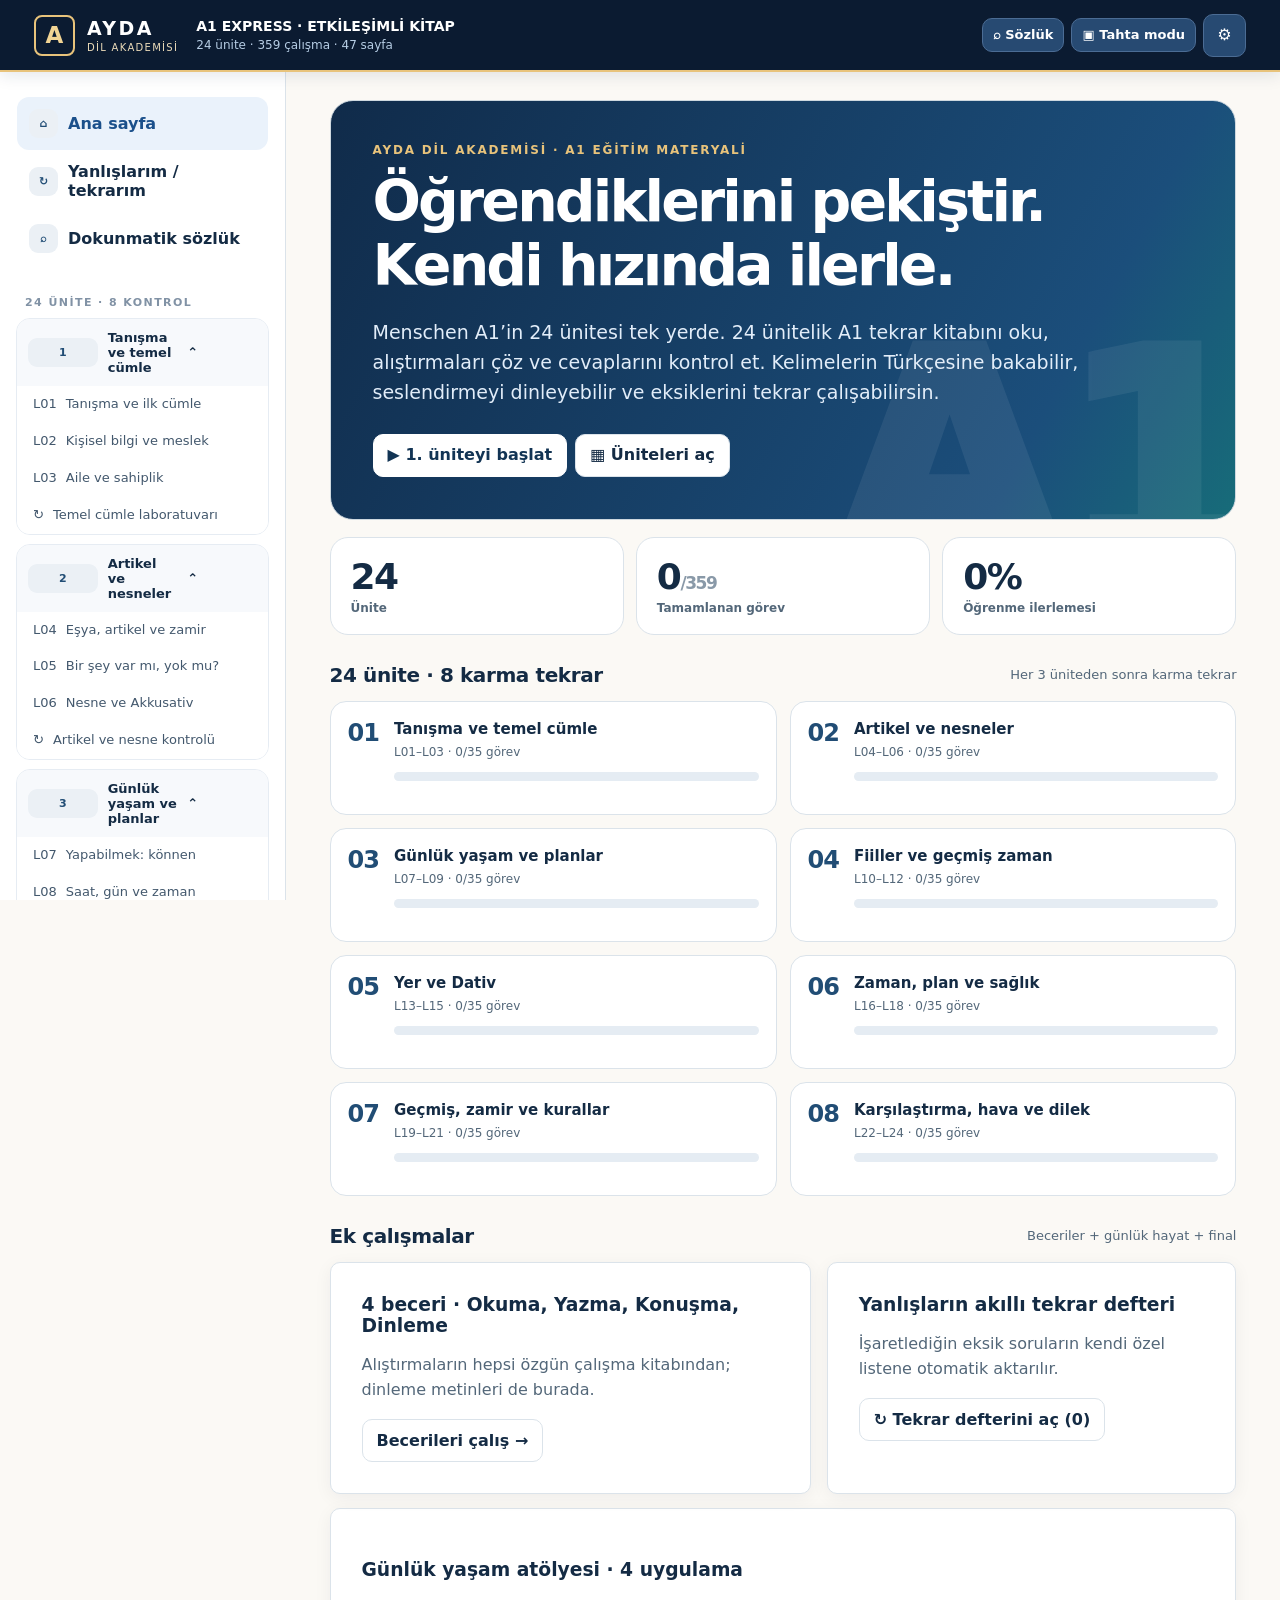
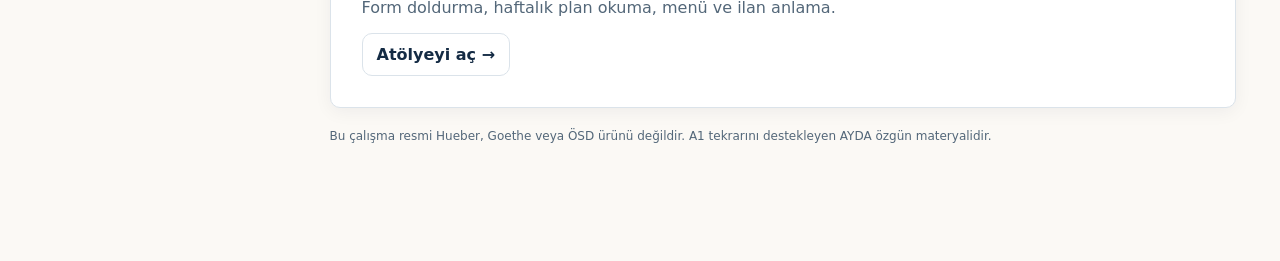
==== express/index.html @ 6899a64b "feat: publish AYDA A1 Express interactive workbook as isolated subpage" ====
<!doctype html>
<html lang="tr"><head><meta charset="utf-8"><meta name="viewport" content="width=device-width,initial-scale=1,viewport-fit=cover"><meta name="theme-color" content="#0b1b31"><meta name="description" content="AYDA Dil Akademisi · Menschen A1 için 24 ünite ve 359 özgün uygulama."><title>AYDA A1 EXPRESS | Etkileşimli Çalışma Kitabı</title><link rel="manifest" href="manifest.webmanifest"><style>
:root{color-scheme:light;--navy:#0b1b31;--navy2:#102541;--blue:#214d75;--ink:#142b44;--muted:#536779;--accent:#19776b;--gold:#e8c37b;--paper:#ffffff;--bg:#fbf9f5;--subtle:#edf5fb;--soft:#f9faf9;--focus:#eaf5f1;--line:#dbe3ea;--bad:#b64942;--good:#117d62;--shadow:0 12px 40px rgba(20,45,74,.065);font-family:ui-sans-serif,system-ui,-apple-system,"Segoe UI",Arial,sans-serif;scroll-behavior:smooth}
*{box-sizing:border-box}body{margin:0;background:var(--bg);color:var(--ink);font-size:16px}button,input,textarea,select{font:inherit}button{cursor:pointer}button:focus-visible,a:focus-visible,input:focus-visible,textarea:focus-visible{outline:3px solid #ffb64b;outline-offset:2px}button:disabled{cursor:not-allowed;opacity:.4}a{color:var(--blue)}.hidden{display:none!important}.sr-only{position:absolute;width:1px;height:1px;overflow:hidden;clip:rect(0,0,0,0)}
.app{min-height:100svh;display:grid;grid-template-columns:286px minmax(0,1fr);grid-template-rows:auto 1fr}.top{grid-column:1/-1;position:sticky;top:0;z-index:40;display:flex;align-items:center;gap:18px;min-height:72px;background:var(--navy);color:#fff;padding:10px clamp(14px,3vw,34px);box-shadow:0 3px 16px #1329461e}.brand{display:flex;align-items:center;gap:12px;flex-shrink:0}.logomark{height:41px;width:41px;border:2px solid #ecd19c;color:#f7da9d;border-radius:12px;display:grid;place-items:center;font-size:23px;font-weight:900}.brand strong{display:block;font-size:19px;letter-spacing:.1em;line-height:1.2}.brand small{display:block;color:#bed1e5;font-size:10px;letter-spacing:.13em;margin-top:2px}.top-center{flex:1;min-width:0}.top-center strong{font-size:14px;display:block;overflow:hidden;text-overflow:ellipsis;white-space:nowrap}.top-center span{font-size:12px;color:#b6cde4}.head-actions{display:flex;align-items:center;gap:7px}.head-actions .btn{background:#274a72;color:#fff;border-color:#4b6c94}.btn{border:1px solid var(--line);background:var(--paper);color:var(--ink);border-radius:12px;padding:10px 14px;font-weight:720;line-height:1.25;display:inline-flex;justify-content:center;align-items:center;gap:7px;min-height:43px;transition:background .15s ease,border .15s ease,transform .15s ease}.btn:hover{border-color:#a0b4cb;background:#f3f8fc}.btn:active{transform:scale(.985)}.btn-primary{color:#fff;background:var(--blue);border-color:var(--blue)}.btn-primary:hover{background:#1a4e87;color:white}.btn-good{color:#fff;background:var(--accent);border-color:var(--accent)}.btn-good:hover{background:#006e65;color:white}.btn-quiet{background:transparent;border-color:transparent}.btn-xs{min-height:34px;padding:7px 10px;font-size:13px;border-radius:10px}.btn-block{width:100%}.btn-icon{width:43px;padding:0}.mobile-only{display:none}
.side{grid-column:1;grid-row:2;position:sticky;top:72px;height:calc(100svh - 72px);overflow:auto;background:white;border-right:1px solid var(--line);padding:20px 13px 100px;scrollbar-width:thin}.side .nav-heading{font-size:11px;color:#8192a5;letter-spacing:.13em;font-weight:850;text-transform:uppercase;margin:21px 12px 8px}.side .nav-top{padding:5px 4px 10px}.side button{width:100%;text-align:left}.nav-main{border:0;background:transparent;border-radius:12px;display:flex;align-items:center;gap:10px;padding:12px 12px;color:var(--ink);font-weight:720}.nav-main:hover,.nav-main.active{background:#eaf2fb;color:#1b508b}.nav-index{background:#ebf0f5;display:grid;place-items:center;min-width:29px;height:29px;border-radius:9px;color:var(--blue);font-size:11px;font-weight:800}.nav-module{margin:9px 3px;border:1px solid #e6ecf3;border-radius:14px;overflow:hidden}.nav-mod-head{background:#f7f9fc;border:0;padding:11px;width:100%;display:flex;gap:10px;align-items:center;color:var(--ink);font-weight:740;font-size:13px}.nav-mod-head span{flex:1}.nav-unit{border:0;background:white;padding:10px 12px 10px 16px;display:flex;align-items:center;gap:9px;font-size:13px;color:#43586d;line-height:1.3}.nav-unit .tick{margin-left:auto;color:var(--good);font-weight:900}.nav-unit.active{color:#174b81;font-weight:780;background:#eff7fe;border-left:3px solid #1d73bc;padding-left:13px}.nav-unit:hover{background:#f3f7fb}.side .mini{font-size:12px;color:#748396;padding:9px 12px;line-height:1.5}.side .spacer{height:24px}
.main{grid-column:2;grid-row:2;min-width:0;padding:28px clamp(17px,3.4vw,58px) 106px}.main-inner{max-width:1060px;margin:auto}.muted{color:var(--muted)}.eyebrow{text-transform:uppercase;letter-spacing:.15em;color:var(--accent);font-size:12px;font-weight:850}.page-heading{display:flex;align-items:end;justify-content:space-between;gap:16px;margin-bottom:21px}.page-heading h1{font-size:clamp(26px,3vw,39px);letter-spacing:-.035em;line-height:1.14;margin:5px 0 7px;font-weight:840}.page-heading p{font-size:16px;margin:0;color:var(--muted);line-height:1.5}.pill{display:inline-block;color:#145e65;background:#dff3ef;padding:6px 11px;border-radius:100px;font-size:12px;font-weight:800}.card{background:var(--paper);border:1px solid var(--line);border-radius:22px;box-shadow:var(--shadow)}.panel{padding:clamp(17px,2.8vw,31px)}.hero{background:linear-gradient(118deg,#102b4a 0%,#1b4e7b 78%,#176c79 100%);border-radius:23px;padding:clamp(25px,4vw,42px);color:white;position:relative;overflow:hidden;box-shadow:var(--shadow)}.hero:after{content:"A1";font-weight:950;position:absolute;font-size:clamp(160px,23vw,290px);right:-22px;bottom:-90px;line-height:1;opacity:.065;pointer-events:none}.hero h1{font-size:clamp(34px,5vw,57px);letter-spacing:-.05em;max-width:680px;line-height:1.12;margin:13px 0}.hero p{font-size:clamp(15px,1.9vw,19px);color:#e2edf9;max-width:650px;line-height:1.6;margin-bottom:26px}.hero .btn{position:relative;z-index:1}.hero .btn-primary{background:#fff;border-color:#fff;color:#123454}.hero .btn-primary:hover{color:#123454;background:#e6f6ff}.kpis{display:grid;grid-template-columns:repeat(3,minmax(0,1fr));gap:12px;margin-top:17px}.kpi{background:white;border:1px solid var(--line);border-radius:18px;padding:18px 20px}.kpi b{display:block;font-size:clamp(25px,3vw,36px);letter-spacing:-.04em}.kpi span{color:var(--muted);font-size:12px;font-weight:600}.grid-two{display:grid;grid-template-columns:1.08fr .92fr;gap:16px}.section-head{display:flex;align-items:center;justify-content:space-between;gap:12px;margin:28px 0 14px}.section-head h2{font-size:20px;letter-spacing:-.02em;margin:0}.section-head .muted{font-size:13px}.module-grid{display:grid;grid-template-columns:repeat(2,minmax(0,1fr));gap:13px}.module-card{display:flex;gap:15px;padding:17px;border-radius:16px;background:white;border:1px solid var(--line);text-align:left;color:var(--ink);min-height:114px}.module-card:hover{border-color:#a0b6d0;box-shadow:var(--shadow)}.module-num{font-size:24px;color:var(--blue);font-weight:850;letter-spacing:-.04em}.module-card h3{font-size:15px;margin:1px 0 7px}.module-card p{font-size:12px;color:var(--muted);margin:0}.meter{height:9px;background:#e5ecf3;border-radius:30px;overflow:hidden}.meter>span{height:100%;display:block;background:linear-gradient(90deg,#1b988b,#2479a9);border-radius:30px;transition:width .2s}
.mode-tabs{display:flex;gap:6px;padding:5px;border-radius:16px;border:1px solid var(--line);background:#e8eef4;margin:18px 0 22px;width:max-content;max-width:100%;overflow:auto}.mode-tabs button{background:transparent;border:0;border-radius:11px;padding:10px 18px;white-space:nowrap;font-weight:800;color:#5b6e85}.mode-tabs button.active{color:var(--navy);background:white;box-shadow:0 2px 7px #12243a20}.rule-card{border-left:5px solid var(--blue);background:#edf5fc;border-radius:15px;padding:20px 23px;margin-bottom:16px}.rule-card h2{margin:0 0 9px;font-size:15px;letter-spacing:.04em;color:#1d5994}.rule-card p{line-height:1.75;margin:0;font-size:16px}.example-box{display:grid;gap:9px;margin-top:16px}.example{border:1px solid #dfebf4;border-radius:14px;background:white;padding:13px 15px}.example-main{display:flex;gap:8px;align-items:center;justify-content:space-between}.example .german{line-height:1.75;font-weight:670;font-size:17px}.example .tr{color:#51667b;font-size:15px;margin-top:9px;padding-top:9px;border-top:1px dashed #d6e1ed}.word{border:0;background:transparent;padding:1px 0;border-bottom:1px dotted #7aa7cc;color:inherit;cursor:pointer;display:inline;font-weight:inherit;line-height:inherit}.word:hover{color:#0a6099;background:#e4f2fd}.rowbtn{display:flex;flex-wrap:wrap;gap:8px}.section-summary{padding:16px 18px;border:1px solid #ebdfbd;background:#fff9e8;border-radius:15px;color:#695120;line-height:1.65;font-size:15px;margin:14px 0}.studytop{display:flex;align-items:center;justify-content:space-between;gap:13px;margin:0 0 15px}.studytop h2{margin:0;font-size:18px}.study-progress{display:flex;gap:8px;align-items:center;font-size:13px;color:var(--muted)}.circle-counter{color:#1a608d;background:#dcecf9;padding:5px 9px;border-radius:20px;font-weight:800}.question-wrap{padding:clamp(18px,3.2vw,37px);position:relative}.q-label{display:flex;gap:8px;flex-wrap:wrap;align-items:center;font-size:12px;letter-spacing:.06em;font-weight:830;color:var(--accent)}.q-label .num{padding:6px 11px;border-radius:7px;background:#e6f5f1;color:#116e68}.q-label .state{letter-spacing:0;margin-left:auto}.question-text{font-size:clamp(19px,2.3vw,27px);line-height:1.62;font-weight:750;letter-spacing:-.017em;margin:25px 0 23px;overflow-wrap:anywhere}.answer-input{width:100%;border:1.5px solid #b9cada;border-radius:12px;background:#fff;padding:15px 16px;min-height:57px;font-size:17px;line-height:1.5;color:var(--ink);resize:vertical}.answer-input:focus{outline:3px solid #bcdcf8;border-color:#3d84bc}.q-controls{display:flex;flex-wrap:wrap;gap:9px;margin:14px 0}.reveal{padding:18px 20px;border:1px solid #bfe6d7;border-radius:14px;background:#eaf8f1;margin-top:15px;line-height:1.7}.reveal h3{margin:0 0 6px;font-size:13px;color:#11745d;text-transform:uppercase;letter-spacing:.08em}.reveal .solution{font-size:19px;font-weight:820;color:#095c49;overflow-wrap:anywhere}.explain{padding:17px 20px;border:1px solid #d6e6f3;background:#f0f6fd;border-radius:14px;margin-top:13px;line-height:1.7}.explain h3{font-size:13px;color:#245d92;margin:0 0 5px;text-transform:uppercase}.explain p{margin:4px 0;font-size:14px}.feedback{font-size:14px;font-weight:650;margin-top:10px;min-height:22px}.feedback.good{color:var(--good)}.feedback.bad{color:var(--bad)}.pager{display:flex;justify-content:space-between;align-items:center;gap:12px;margin-top:16px}.pager .qpoints{font-weight:700;color:#6a7e91;font-size:14px}.dots{display:flex;gap:7px;flex-wrap:wrap;margin:14px 0 0}.dot{border:1px solid #cbd8e4;background:white;border-radius:50%;width:30px;height:30px;color:#526d84;font-size:12px;font-weight:800;padding:0}.dot.active{color:#fff;background:#25649c;border-color:#25649c}.dot.done{background:#e0f5eb;border-color:#b9dbc7;color:#138363}.dot.retry{background:#fff0ed;border-color:#ead1cb;color:#a64a3e}.allquestions{display:grid;gap:12px}.allquestions .question-wrap{padding:23px}.allquestions .question-text{font-size:18px;margin:13px 0}.allquestions .answer-input{font-size:15px;min-height:47px}.allquestions .q-controls{margin:11px 0}.inline-controls{margin-top:15px;display:flex;justify-content:flex-end;gap:8px;flex-wrap:wrap}.sheet-view{text-align:center}.sheet-view img{display:block;width:min(100%,740px);height:auto;margin:0 auto;border:1px solid #d9e2ed;border-radius:5px;box-shadow:0 14px 36px #14325123;background:white}.sheet-view .sheet-actions{margin-bottom:16px}.sheet-note{text-align:left;max-width:740px;margin:15px auto;color:var(--muted);font-size:14px;line-height:1.6}.mode-mini{font-size:12px;color:var(--muted)}
.practice-list{display:grid;gap:10px}.practice-card{border:1px solid var(--line);background:#fff;border-radius:15px;padding:16px 18px;text-align:left;width:100%;display:flex;justify-content:space-between;align-items:center;gap:8px;color:var(--ink)}.practice-card:hover{border-color:#78a5c6}.practice-card small{color:var(--muted);display:block;margin-top:4px}.stat-box{padding:19px;background:white;border:1px solid var(--line);border-radius:17px}.stat-box h3{margin:0 0 12px;font-size:16px}.stat-box .big{font-size:36px;letter-spacing:-.05em;font-weight:880;color:var(--navy)}.footer-actions{position:fixed;bottom:0;right:0;left:286px;background:rgba(250,252,255,.96);border-top:1px solid var(--line);display:flex;align-items:center;justify-content:space-between;gap:10px;padding:12px clamp(14px,3.4vw,50px) max(12px,env(safe-area-inset-bottom));z-index:30;backdrop-filter:blur(12px)}.footer-actions .foot-mid{display:flex;align-items:center;gap:10px;font-size:13px;color:var(--muted);font-weight:700}.mobile-dock{display:none}
.overlay{position:fixed;inset:0;background:#0d203a9c;z-index:80;display:flex;align-items:center;justify-content:center;padding:20px}.dialog{background:white;border-radius:22px;padding:26px;max-width:530px;width:100%;box-shadow:0 22px 90px #0003;max-height:min(85svh,820px);overflow:auto}.dialog h2{margin-top:0;font-size:23px}.dialog p{line-height:1.7;color:#536980}.dialog-close{float:right}.dictionary-word{font-size:29px;font-weight:850;letter-spacing:-.04em;margin:9px 0 0}.dictionary-definition{font-size:21px;color:#0b7771;font-weight:730;margin:5px 0 18px}.dict-search{width:100%;padding:13px;border:1px solid var(--line);border-radius:13px}.dict-result-list{display:grid;gap:6px;max-height:280px;overflow:auto;margin:14px 0}.dict-result{padding:12px;border:1px solid var(--line);border-radius:10px;text-align:left;display:flex;justify-content:space-between;gap:8px;align-items:center;background:white}.dict-result span:last-child{color:var(--muted);font-size:14px}.settings-row{padding:14px 0;border-bottom:1px solid var(--subtle);display:flex;gap:12px;justify-content:space-between;align-items:center}.settings-row select{max-width:130px}.settings-row label{font-weight:700}.settings-row small{color:var(--muted);display:block;margin-top:4px}.modal-actions{display:flex;flex-wrap:wrap;gap:8px;margin-top:17px}.toast{position:fixed;z-index:130;bottom:83px;right:22px;padding:13px 17px;background:#142d49;color:white;border-radius:13px;box-shadow:0 6px 30px #0004;font-size:14px;max-width:360px}.teacher{position:fixed;inset:0;background:radial-gradient(circle at 95% 4%,#25629a55,transparent 45%),#071c30;color:white;z-index:95;overflow:auto;padding:clamp(18px,4vw,58px)}.teacher-top{display:flex;align-items:center;justify-content:space-between;gap:10px}.teacher .btn{border-color:#49739a;background:#1b4264;color:#fff}.teacher .btn-primary{background:#e8c17a;color:#0b2b44;border-color:#e8c17a}.teacher-main{max-width:1200px;margin:min(8vh,80px) auto 0}.teacher-main .eyebrow{color:#99dbd5;font-size:16px}.teacher-main h1{font-size:clamp(25px,4vw,54px)}.teacher-question{font-size:clamp(30px,5vw,70px);line-height:1.45;letter-spacing:-.025em;font-weight:800;overflow-wrap:anywhere}.teacher-answer{font-size:clamp(25px,4vw,53px);color:#89edc2;margin:25px 0;font-weight:840}.teacher-hint{font-size:clamp(18px,2.2vw,26px);color:#c7e4f5;line-height:1.7}.teacher-ctrl{display:flex;gap:10px;flex-wrap:wrap;margin-top:50px}.teacher-progress{margin-top:25px;color:#b7cadb}
@media(max-width:1060px){.app{grid-template-columns:240px minmax(0,1fr)}.side{width:240px}.footer-actions{left:240px}.top-center span{display:none}.main{padding:22px 24px 110px}}
@media(max-width:760px){.app{display:block}.top{min-height:65px;padding:8px 13px}.brand{gap:8px}.logomark{width:37px;height:37px;font-size:21px}.brand strong{font-size:17px}.brand small{font-size:8px}.top-center{display:none}.top .head-actions{margin-left:auto}.top .hide-mobile{display:none!important}.mobile-only{display:inline-flex}.side{position:fixed;z-index:75;top:0;left:0;bottom:0;width:min(86vw,352px);height:100dvh;box-shadow:9px 0 25px #0002;transform:translateX(-105%);transition:transform .2s ease;padding-top:20px}.side.open{transform:translateX(0)}.side-backdrop{position:fixed;inset:0;z-index:74;background:#0f22318e}.main{padding:18px 14px 160px}.page-heading{align-items:flex-start}.page-heading h1{font-size:26px}.page-heading p{font-size:14px}.hero{padding:25px 21px}.hero h1{font-size:35px}.hero p{font-size:15px}.kpis{gap:7px}.kpi{padding:15px 10px;border-radius:13px}.kpi b{font-size:26px}.kpi span{font-size:11px}.grid-two,.module-grid{grid-template-columns:1fr}.mode-tabs{width:100%;justify-content:space-between}.mode-tabs button{padding:10px 13px;font-size:13px;flex:1}.question-text{font-size:21px;margin:18px 0}.q-controls>.btn{flex:1 1 calc(50% - 5px);min-width:0;padding:10px 8px;font-size:13px}.btn{font-size:14px}.footer-actions{left:0;bottom:65px;padding:9px 14px 10px}.footer-actions .foot-mid{font-size:12px}.footer-actions .btn{min-height:40px;padding:9px 12px;font-size:12px}.mobile-dock{display:grid;grid-template-columns:repeat(4,1fr);position:fixed;inset:auto 0 0;background:#fff;z-index:48;border-top:1px solid var(--line);padding-bottom:env(safe-area-inset-bottom);box-shadow:0 -7px 30px #132a4212}.mobile-dock button{background:transparent;border:0;padding:9px 4px;color:#536c86;font-size:11px;font-weight:780;display:grid;gap:2px;justify-items:center}.mobile-dock button b{font-size:20px}.mobile-dock button.active{color:#1e659c;background:#f0f7fc}.toast{right:13px;left:13px;max-width:none;bottom:145px}.dialog{padding:23px 19px;max-height:85svh}.overlay{padding:12px}.teacher{padding:21px 17px}.teacher-main{margin-top:12vh}.teacher-question{font-size:clamp(29px,7vw,46px)}.teacher-answer{font-size:clamp(23px,5vw,36px)}}
@media print{.top,.side,.footer-actions,.mobile-dock,.head-actions,.mode-tabs,.q-controls,.dots,.pager,.inline-controls{display:none!important}.app{display:block}.main{padding:0}.main-inner{max-width:none}.card{box-shadow:none;break-inside:avoid}.question-wrap{border:1px solid #ddd}.hero{color:white;-webkit-print-color-adjust:exact;print-color-adjust:exact}body{background:white}}
@media(prefers-reduced-motion:reduce){*{scroll-behavior:auto!important;transition:none!important}}

/* AYDA 2026 eğitim yayını · mevcut A1 sitesiyle uyumlu sakin tema */
:root{--shadow:0 4px 18px #0b1b310e}body{background:#fbf9f5}.top{background:#0b1b31;border-bottom:2px solid #e8c37b}.brand .logomark{border-color:#e8c37b;color:#f1d494;border-radius:8px}.brand strong{letter-spacing:.13em}.brand small{color:#ebdbb9}.btn,.card{border-radius:10px}.hero{box-shadow:none;border:1px solid #ced8df}.hero .eyebrow{color:#e8c37b!important}.hero p{max-width:65ch}.option-grid{display:grid;gap:10px;grid-template-columns:repeat(2,minmax(0,1fr));margin:13px 0 19px}.answer-choice{display:flex;align-items:center;text-align:left;gap:12px;min-height:59px;padding:12px;border:1px solid #b9cad5;border-radius:9px;background:#fff;color:#142b44}.answer-choice b{display:grid;place-items:center;min-width:29px;height:29px;background:#edf5fb;border-radius:6px}.answer-choice span{line-height:1.4}.answer-choice.selected{background:#eaf5f1;border:2px solid #19776b;padding:11px}.answer-choice.selected b{background:#19776b;color:#fff}.answer-choice:hover{border-color:#214d75}.answer-choice:focus-visible{outline:3px solid #e8c37b}.teacher .answer-choice{font-size:1.1rem}@media(max-width:520px){.option-grid{grid-template-columns:1fr}.top-center span{font-size:10px}.brand strong{font-size:16px}}@media(prefers-reduced-motion:reduce){*,*::before,*::after{transition:none!important;scroll-behavior:auto!important}}
</style></head><body>
<div class="app"><header class="top"><div class="brand" aria-label="AYDA Dil Akademisi"><div class="logomark">A</div><div><strong>AYDA</strong><small>DİL AKADEMİSİ</small></div></div><div class="top-center"><strong>A1 EXPRESS · ETKİLEŞİMLİ KİTAP</strong><span>24 ünite · 359 çalışma · 47 sayfa</span></div><div class="head-actions"><button class="btn btn-xs hide-mobile" data-action="dictionary">⌕ Sözlük</button><button class="btn btn-xs hide-mobile" data-action="teacher">▣ Tahta modu</button><button class="btn btn-icon" data-action="settings" title="Ayarlar" aria-label="Ayarlar">⚙</button><button class="btn btn-icon mobile-only" data-action="sidebar" title="Üniteler" aria-label="Üniteler">☰</button></div></header><aside class="side" id="sidebar" aria-label="Ünite navigasyonu"></aside><div class="side-backdrop hidden" id="backdrop"></div><main class="main"><div class="main-inner" id="content" aria-live="polite"></div></main><div class="footer-actions hidden" id="footer-actions"></div><nav class="mobile-dock" aria-label="Alt menü"><button data-action="home" data-nav="home"><b>⌂</b>Başlangıç</button><button data-action="sidebar"><b>▦</b>Üniteler</button><button data-action="retries" data-nav="retry"><b>↻</b>Tekrarım</button><button data-action="teacher"><b>▣</b>Tahta</button></nav></div>
<div id="modal-layer"></div><div class="toast hidden" id="toast" role="status" aria-live="polite"></div>
<script>const BOOK={"version":"2026.10.17","title":"AYDA A1 EXPRESS — Etkileşimli Çalışma Kitabı","lessons":[{"id":"L01","type":"lesson","title":"Tanışma ve ilk cümle","goal":"Kendini tanıt, temel soruyu kur.","rule":"Düz cümlede çekimli fiil ikinci konumdadır. W-sorusunda soru sözcüğü başta, fiil hemen ardından gelir. Evet/hayır sorusunda fiil en baştadır.","examples":[{"de":"Ich heiße Elif.","tr":"Adım Elif."},{"de":"Woher kommst du?","tr":"Nerelisin?"},{"de":"Wohnst du in Bonn?","tr":"Bonn’da mı oturuyorsun?"}],"tip":"İlk cümlede fiili mutlaka bul; özne değişince çekim de değişir.","questions":[{"id":"L01-1","q":"Ich ___ Emre. (sein)","a":"bin","group":"A","groupTitle":"TAMAMLA","kind":"strict"},{"id":"L01-2","q":"Wie ___ Sie? (heißen)","a":"heißen","group":"A","groupTitle":"TAMAMLA","kind":"strict"},{"id":"L01-3","q":"Woher ___ du? (kommen)","a":"kommst","group":"A","groupTitle":"TAMAMLA","kind":"strict"},{"id":"L01-4","q":"Sırala: wohnt / Lea / in Berlin","a":"Lea wohnt in Berlin.","group":"B","groupTitle":"DÜZELT / SIRALA","kind":"model"},{"id":"L01-5","q":"Soru kur: du / Deutsch / lernst","a":"Lernst du Deutsch?","group":"B","groupTitle":"DÜZELT / SIRALA","kind":"model"},{"id":"L01-6","q":"“Ben Ankara’dan geliyorum.”","a":"Ich komme aus Ankara.","group":"C","groupTitle":"TÜRKÇEDEN ALMANCAYA","kind":"model"},{"id":"L01-7","q":"“Adınız nedir?” (resmî)","a":"Wie heißen Sie?","group":"C","groupTitle":"TÜRKÇEDEN ALMANCAYA","kind":"model"},{"id":"L01-8","q":"“Wie geht es dir?” sorusuna kısa cevap yaz.","a":"Mir geht es gut, danke.","group":"D","groupTitle":"MİNİ İLETİŞİM","kind":"model"},{"id":"L01-9","q":"Hızlı seçim · Doğru ifadeyi işaretle.","a":"A","group":"E","groupTitle":"HIZLI SEÇİM","kind":"choice","options":["Wie heißt du?","Wie heißen du?"]}],"page":44,"module":1},{"id":"L02","type":"lesson","title":"Kişisel bilgi ve meslek","goal":"Düzenli fiilleri kişiyle eşleştir.","rule":"Düzenli fiiller genellikle -e, -st, -t, -en, -t, -en ekleriyle çekilir. Bir eylemi olumsuzlamak için sıklıkla nicht kullanılır.","examples":[{"de":"Ich arbeite heute.","tr":"Bugün çalışıyorum."},{"de":"Du wohnst hier.","tr":"Burada oturuyorsun."},{"de":"Sie arbeitet nicht.","tr":"O çalışmıyor."}],"tip":"Ich, du, er/sie/es değiştikçe fiil sonunu kontrol et.","questions":[{"id":"L02-1","q":"Wir ___ in Köln. (wohnen)","a":"wohnen","group":"A","groupTitle":"TAMAMLA","kind":"strict"},{"id":"L02-2","q":"Ihr ___ Deutsch. (lernen)","a":"lernt","group":"A","groupTitle":"TAMAMLA","kind":"strict"},{"id":"L02-3","q":"Er ___ im Krankenhaus. (arbeiten)","a":"arbeitet","group":"A","groupTitle":"TAMAMLA","kind":"strict"},{"id":"L02-4","q":"Sırala: heute / nicht / ich / arbeite","a":"Ich arbeite heute nicht.","group":"B","groupTitle":"DÜZELT / SIRALA","kind":"model"},{"id":"L02-5","q":"Düzelt: Du wohnen in Wien.","a":"Du wohnst in Wien.","group":"B","groupTitle":"DÜZELT / SIRALA","kind":"model"},{"id":"L02-6","q":"“Biz Almanca öğreniyoruz.”","a":"Wir lernen Deutsch.","group":"C","groupTitle":"TÜRKÇEDEN ALMANCAYA","kind":"model"},{"id":"L02-7","q":"“O (kadın) öğretmen olarak çalışıyor.”","a":"Sie arbeitet als Lehrerin.","group":"C","groupTitle":"TÜRKÇEDEN ALMANCAYA","kind":"model"},{"id":"L02-8","q":"“Was sind Sie von Beruf?” sorusunu örnekle cevapla.","a":"Ich bin Verkäuferin. (örnek)","group":"D","groupTitle":"MİNİ İLETİŞİM","kind":"model"},{"id":"L02-9","q":"Hızlı seçim · Doğru ifadeyi işaretle.","a":"A","group":"E","groupTitle":"HIZLI SEÇİM","kind":"choice","options":["Er arbeitet.","Er arbeiten."]}],"page":3,"module":1},{"id":"L03","type":"lesson","title":"Aile ve sahiplik","goal":"Aile üyelerini ve mein/dein yapılarını söyle.","rule":"mein/dein bir isimle kullanıldığında artikel gibi davranır. Dişil ve çoğul isimlerde yalın hâlde -e eki gelir: meine Mutter, deine Freunde.","examples":[{"de":"Das ist mein Bruder.","tr":"Bu erkek kardeşim."},{"de":"Meine Schwester wohnt hier.","tr":"Kız kardeşim burada yaşıyor."},{"de":"Sprichst du Englisch?","tr":"İngilizce konuşuyor musun?"}],"tip":"Olumsuz soruya karşı çıkarken doch kullanımı önemlidir.","questions":[{"id":"L03-1","q":"Das ist ___ Vater. (mein)","a":"mein","group":"A","groupTitle":"TAMAMLA","kind":"strict"},{"id":"L03-2","q":"___ Eltern wohnen in Ulm. (dein)","a":"Deine","group":"A","groupTitle":"TAMAMLA","kind":"strict"},{"id":"L03-3","q":"Er ___ Französisch. (sprechen)","a":"spricht","group":"A","groupTitle":"TAMAMLA","kind":"strict"},{"id":"L03-4","q":"Düzelt: Meine Bruder ist 20.","a":"Mein Bruder ist 20.","group":"B","groupTitle":"DÜZELT / SIRALA","kind":"model"},{"id":"L03-5","q":"Yanıtla: Hast du keine Geschwister? (var)","a":"Doch, ich habe Geschwister.","group":"B","groupTitle":"DÜZELT / SIRALA","kind":"model"},{"id":"L03-6","q":"“Bu benim annem.”","a":"Das ist meine Mutter.","group":"C","groupTitle":"TÜRKÇEDEN ALMANCAYA","kind":"model"},{"id":"L03-7","q":"“Senin kız kardeşin nerede?”","a":"Wo ist deine Schwester?","group":"C","groupTitle":"TÜRKÇEDEN ALMANCAYA","kind":"model"},{"id":"L03-8","q":"“Hast du Kinder?” sorusuna kısa cevap ver.","a":"Nein, ich habe keine Kinder. (örnek)","group":"D","groupTitle":"MİNİ İLETİŞİM","kind":"model"},{"id":"L03-9","q":"Hızlı seçim · Doğru ifadeyi işaretle.","a":"A","group":"E","groupTitle":"HIZLI SEÇİM","kind":"choice","options":["meine Eltern","mein Eltern"]}],"page":4,"module":1},{"id":"L04","type":"lesson","title":"Eşya, artikel ve zamir","goal":"Nesneleri artikeliyle tanı ve tekrar etme.","rule":"İsimlerin artikeli der/die/das olabilir. İkinci kez aynı ismi söylemek yerine der→er, die→sie, das→es zamirini kullan.","examples":[{"de":"Der Stuhl ist neu. Er ist bequem.","tr":"Sandalye yeni. O rahat."},{"de":"Die Lampe ist alt. Sie ist schön.","tr":"Lamba eski. O güzel."},{"de":"Das Handy ist teuer. Es ist klein.","tr":"Telefon pahalı. O küçük."}],"tip":"İsimleri mümkün olduğunca artikeliyle birlikte öğren.","questions":[{"id":"L04-1","q":"___ Schrank ist groß. (der/die/das)","a":"Der","group":"A","groupTitle":"TAMAMLA","kind":"strict"},{"id":"L04-2","q":"Die Tasche ist rot. ___ ist neu.","a":"Sie","group":"A","groupTitle":"TAMAMLA","kind":"strict"},{"id":"L04-3","q":"Das Fahrrad ist billig. ___ ist blau.","a":"Es","group":"A","groupTitle":"TAMAMLA","kind":"strict"},{"id":"L04-4","q":"Düzelt: Der Tisch ist rund. Sie ist schön.","a":"Der Tisch ist rund. Er ist schön.","group":"B","groupTitle":"DÜZELT / SIRALA","kind":"model"},{"id":"L04-5","q":"Sırala: ist / das / ein / Sofa","a":"Das ist ein Sofa.","group":"B","groupTitle":"DÜZELT / SIRALA","kind":"model"},{"id":"L04-6","q":"“Bu masa pahalı.”","a":"Dieser Tisch ist teuer.","group":"C","groupTitle":"TÜRKÇEDEN ALMANCAYA","kind":"model"},{"id":"L04-7","q":"“Lamba güzel. O (lamba) yeni.”","a":"Die Lampe ist schön. Sie ist neu.","group":"C","groupTitle":"TÜRKÇEDEN ALMANCAYA","kind":"model"},{"id":"L04-8","q":"“Wie findest du den Stuhl?” sorusunu basitçe yanıtla.","a":"Ich finde ihn gut. (örnek)","group":"D","groupTitle":"MİNİ İLETİŞİM","kind":"model"},{"id":"L04-9","q":"Hızlı seçim · Doğru ifadeyi işaretle.","a":"A","group":"E","groupTitle":"HIZLI SEÇİM","kind":"choice","options":["der Tisch → er","der Tisch → es"]}],"page":6,"module":2},{"id":"L05","type":"lesson","title":"Bir şey var mı, yok mu?","goal":"ein/eine ve kein/keine ayrımını uygula.","rule":"Belirsiz tanımda der/das→ein, die→eine. İsim yokluğunu anlatırken kein/keine kullan; eşyada kein, fiil/özellik olumsuzlamasında çoğu kez nicht.","examples":[{"de":"Das ist ein Hotel.","tr":"Bu bir otel."},{"de":"Ich habe eine Uhr.","tr":"Bir saatim var."},{"de":"Das ist kein Problem.","tr":"Bu sorun değil."}],"tip":"kein/keine seçimini ismin artikeline göre yap.","questions":[{"id":"L05-1","q":"Das ist ___ Handy. (ein/eine)","a":"ein","group":"A","groupTitle":"TAMAMLA","kind":"strict"},{"id":"L05-2","q":"Das ist ___ Küche. (ein/eine)","a":"eine","group":"A","groupTitle":"TAMAMLA","kind":"strict"},{"id":"L05-3","q":"Das ist ___ Schule. (kein/keine)","a":"keine","group":"A","groupTitle":"TAMAMLA","kind":"strict"},{"id":"L05-4","q":"Düzelt: Ich habe eine Auto.","a":"Ich habe ein Auto.","group":"B","groupTitle":"DÜZELT / SIRALA","kind":"model"},{"id":"L05-5","q":"Olumsuz yap: Das ist ein Computer.","a":"Das ist kein Computer.","group":"B","groupTitle":"DÜZELT / SIRALA","kind":"model"},{"id":"L05-6","q":"“Bu bir sandalye.”","a":"Das ist ein Stuhl.","group":"C","groupTitle":"TÜRKÇEDEN ALMANCAYA","kind":"model"},{"id":"L05-7","q":"“Bu bir çanta değil.”","a":"Das ist keine Tasche.","group":"C","groupTitle":"TÜRKÇEDEN ALMANCAYA","kind":"model"},{"id":"L05-8","q":"“Hast du ein Fahrrad?” sorusuna hayır de.","a":"Nein, ich habe kein Fahrrad.","group":"D","groupTitle":"MİNİ İLETİŞİM","kind":"model"},{"id":"L05-9","q":"Hızlı seçim · Doğru ifadeyi işaretle.","a":"A","group":"E","groupTitle":"HIZLI SEÇİM","kind":"choice","options":["kein Auto","keine Auto"]}],"page":7,"module":2},{"id":"L06","type":"lesson","title":"Nesne ve Akkusativ","goal":"Kimi/neyi gördüğünü doğru söyle.","rule":"Akkusativ’de belirli değişim eril isimdedir: der→den, ein→einen, kein→keinen. die ve das bu yapıda değişmez.","examples":[{"de":"Ich kaufe den Mantel.","tr":"Montu alıyorum."},{"de":"Sie hat einen Hund.","tr":"Bir köpeği var."},{"de":"Wir brauchen keine Lampe.","tr":"Lambaya ihtiyacımız yok."}],"tip":"Akkusativ’de öncelikle eril (der) isme dikkat et.","questions":[{"id":"L06-1","q":"Ich sehe ___ Mann. (der)","a":"den","group":"A","groupTitle":"TAMAMLA","kind":"strict"},{"id":"L06-2","q":"Er sucht ___ Schlüssel. (ein)","a":"einen","group":"A","groupTitle":"TAMAMLA","kind":"strict"},{"id":"L06-3","q":"Wir haben ___ Zeit. (kein)","a":"keine","group":"A","groupTitle":"TAMAMLA","kind":"strict"},{"id":"L06-4","q":"Düzelt: Ich kaufe ein Apfel.","a":"Ich kaufe einen Apfel.","group":"B","groupTitle":"DÜZELT / SIRALA","kind":"model"},{"id":"L06-5","q":"Sırala: einen / du / brauchst / Stift","a":"Du brauchst einen Stift.","group":"B","groupTitle":"DÜZELT / SIRALA","kind":"model"},{"id":"L06-6","q":"“Ben bir köpek görüyorum.”","a":"Ich sehe einen Hund.","group":"C","groupTitle":"TÜRKÇEDEN ALMANCAYA","kind":"model"},{"id":"L06-7","q":"“Bizim arabamız yok.”","a":"Wir haben kein Auto.","group":"C","groupTitle":"TÜRKÇEDEN ALMANCAYA","kind":"model"},{"id":"L06-8","q":"“Was kaufst du?” sorusuna nesneli cevap ver.","a":"Ich kaufe eine Jacke. (örnek)","group":"D","groupTitle":"MİNİ İLETİŞİM","kind":"model"},{"id":"L06-9","q":"Hızlı seçim · Doğru ifadeyi işaretle.","a":"A","group":"E","groupTitle":"HIZLI SEÇİM","kind":"choice","options":["einen Apfel","ein Apfel"]}],"page":8,"module":2},{"id":"L07","type":"lesson","title":"Yapabilmek: können","goal":"Modal fiilli cümle kur.","rule":"Modal fiil ikinci yerde çekilir; diğer fiil mastar biçiminde en sona gider: Ich kann ... sprechen. Soru: Kannst du ...?","examples":[{"de":"Ich kann gut schwimmen.","tr":"İyi yüzebilirim."},{"de":"Wir können am Samstag kommen.","tr":"Cumartesi gelebiliriz."},{"de":"Kannst du mir helfen?","tr":"Bana yardım edebilir misin?"}],"tip":"Modal varsa ikinci fiilin çekimini kaldır ve sona gönder.","questions":[{"id":"L07-1","q":"Ich ___ Auto fahren. (können)","a":"kann","group":"A","groupTitle":"TAMAMLA","kind":"strict"},{"id":"L07-2","q":"Du ___ sehr gut singen. (können)","a":"kannst","group":"A","groupTitle":"TAMAMLA","kind":"strict"},{"id":"L07-3","q":"Wir ___ nicht kommen. (können)","a":"können","group":"A","groupTitle":"TAMAMLA","kind":"strict"},{"id":"L07-4","q":"Düzelt: Ich kann spiele Fußball.","a":"Ich kann Fußball spielen.","group":"B","groupTitle":"DÜZELT / SIRALA","kind":"model"},{"id":"L07-5","q":"Sırala: heute / kannst / kommen / du","a":"Du kannst heute kommen.","group":"B","groupTitle":"DÜZELT / SIRALA","kind":"model"},{"id":"L07-6","q":"“O (kadın) Almanca konuşabilir.”","a":"Sie kann Deutsch sprechen.","group":"C","groupTitle":"TÜRKÇEDEN ALMANCAYA","kind":"model"},{"id":"L07-7","q":"“Bana yardım edebilir misiniz?”","a":"Können Sie mir helfen?","group":"C","groupTitle":"TÜRKÇEDEN ALMANCAYA","kind":"model"},{"id":"L07-8","q":"“Kannst du kochen?” sorusunu cevapla.","a":"Ja, ich kann kochen. (örnek)","group":"D","groupTitle":"MİNİ İLETİŞİM","kind":"model"},{"id":"L07-9","q":"Hızlı seçim · Doğru ifadeyi işaretle.","a":"A","group":"E","groupTitle":"HIZLI SEÇİM","kind":"choice","options":["Ich kann lesen.","Ich kann lese."]}],"page":10,"module":3},{"id":"L08","type":"lesson","title":"Saat, gün ve zaman","goal":"Zamanı söyle ve fiil konumunu koru.","rule":"Günlerde am, saatlerde um, ay/mevsimlerde im kullanılır. Zamanla başlayan düz cümlede fiil yine ikinci konumdadır.","examples":[{"de":"Am Freitag arbeite ich.","tr":"Cuma günü çalışıyorum."},{"de":"Der Kurs beginnt um acht Uhr.","tr":"Kurs saat sekizde başlıyor."},{"de":"Im Sommer fahren wir weg.","tr":"Yazın tatile gidiyoruz."}],"tip":"Zamanı başa getirmek, fiilin ikinci olma kuralını bozmaz.","questions":[{"id":"L08-1","q":"Ich komme ___ Montag.","a":"am","group":"A","groupTitle":"TAMAMLA","kind":"strict"},{"id":"L08-2","q":"Der Film beginnt ___ 19 Uhr.","a":"um","group":"A","groupTitle":"TAMAMLA","kind":"strict"},{"id":"L08-3","q":"___ Winter ist es kalt.","a":"Im","group":"A","groupTitle":"TAMAMLA","kind":"strict"},{"id":"L08-4","q":"Düzelt: Morgen ich habe Zeit.","a":"Morgen habe ich Zeit.","group":"B","groupTitle":"DÜZELT / SIRALA","kind":"model"},{"id":"L08-5","q":"Sırala: um 9 Uhr / beginnt / der Kurs","a":"Der Kurs beginnt um 9 Uhr.","group":"B","groupTitle":"DÜZELT / SIRALA","kind":"model"},{"id":"L08-6","q":"“Pazar günü boşum.”","a":"Am Sonntag habe ich frei.","group":"C","groupTitle":"TÜRKÇEDEN ALMANCAYA","kind":"model"},{"id":"L08-7","q":"“Saat 18.00’de geliyoruz.”","a":"Wir kommen um 18 Uhr.","group":"C","groupTitle":"TÜRKÇEDEN ALMANCAYA","kind":"model"},{"id":"L08-8","q":"“Wann beginnt dein Kurs?” sorusuna cevap ver.","a":"Mein Kurs beginnt um 20 Uhr. (örnek)","group":"D","groupTitle":"MİNİ İLETİŞİM","kind":"model"},{"id":"L08-9","q":"Hızlı seçim · Doğru ifadeyi işaretle.","a":"A","group":"E","groupTitle":"HIZLI SEÇİM","kind":"choice","options":["am Montag","um Montag"]}],"page":11,"module":3},{"id":"L09","type":"lesson","title":"Yemek, içmek, istemek","goal":"möchten ile kibar istekte bulun.","rule":"möchten istek bildirir; başka fiil varsa o fiil en sonda mastar kalır. mögen sevme/beğenme anlamıyla kullanılır.","examples":[{"de":"Ich möchte einen Tee trinken.","tr":"Bir çay içmek istiyorum."},{"de":"Magst du Gemüse?","tr":"Sebze sever misin?"},{"de":"Wir möchten heute Pizza essen.","tr":"Bugün pizza yemek istiyoruz."}],"tip":"möchte ile kullanılan ikinci fiili sona yerleştir.","questions":[{"id":"L09-1","q":"Ich ___ Wasser trinken. (möchten)","a":"möchte","group":"A","groupTitle":"TAMAMLA","kind":"strict"},{"id":"L09-2","q":"___ du gern Kaffee? (mögen)","a":"Magst","group":"A","groupTitle":"TAMAMLA","kind":"strict"},{"id":"L09-3","q":"Wir ___ ein Eis kaufen. (möchten)","a":"möchten","group":"A","groupTitle":"TAMAMLA","kind":"strict"},{"id":"L09-4","q":"Düzelt: Er möchte isst Suppe.","a":"Er möchte Suppe essen.","group":"B","groupTitle":"DÜZELT / SIRALA","kind":"model"},{"id":"L09-5","q":"Sırala: möchte / einen Salat / ich / bestellen","a":"Ich möchte einen Salat bestellen.","group":"B","groupTitle":"DÜZELT / SIRALA","kind":"model"},{"id":"L09-6","q":"“Bir su sipariş etmek istiyorum.”","a":"Ich möchte ein Wasser bestellen.","group":"C","groupTitle":"TÜRKÇEDEN ALMANCAYA","kind":"model"},{"id":"L09-7","q":"“Peynir sever misin?”","a":"Magst du Käse?","group":"C","groupTitle":"TÜRKÇEDEN ALMANCAYA","kind":"model"},{"id":"L09-8","q":"Restoranda kibarca hesabı iste.","a":"Ich möchte bitte bezahlen. (örnek)","group":"D","groupTitle":"MİNİ İLETİŞİM","kind":"model"},{"id":"L09-9","q":"Hızlı seçim · Doğru ifadeyi işaretle.","a":"A","group":"E","groupTitle":"HIZLI SEÇİM","kind":"choice","options":["Ich möchte Tee.","Ich mögen Tee."]}],"page":12,"module":3},{"id":"L10","type":"lesson","title":"Ayrılabilen fiiller","goal":"Fiili iki parçalı kullan.","rule":"aufstehen, anrufen gibi fiillerin ön eki düz cümlede sona gider. Modal fiil varsa ayrılmaz: Ich muss früh aufstehen.","examples":[{"de":"Ich stehe um sechs Uhr auf.","tr":"Saat altıda kalkıyorum."},{"de":"Sie ruft ihre Mutter an.","tr":"O annesini arıyor."},{"de":"Er kauft heute ein.","tr":"O bugün alışveriş yapıyor."}],"tip":"Ayrılan ek, düz cümlenin sonuna gider.","questions":[{"id":"L10-1","q":"Ich ___ jeden Morgen früh ___. (aufstehen)","a":"stehe / auf","group":"A","groupTitle":"TAMAMLA","kind":"strict"},{"id":"L10-2","q":"Du ___ mich morgen ___. (anrufen)","a":"rufst / an","group":"A","groupTitle":"TAMAMLA","kind":"strict"},{"id":"L10-3","q":"Er ___ im Supermarkt ___. (einkaufen)","a":"kauft / ein","group":"A","groupTitle":"TAMAMLA","kind":"strict"},{"id":"L10-4","q":"Düzelt: Wir aufstehen früh.","a":"Wir stehen früh auf.","group":"B","groupTitle":"DÜZELT / SIRALA","kind":"model"},{"id":"L10-5","q":"Sırala: sie / heute / kauft / ein","a":"Sie kauft heute ein.","group":"B","groupTitle":"DÜZELT / SIRALA","kind":"model"},{"id":"L10-6","q":"“Ben akşam annemi arıyorum.”","a":"Ich rufe am Abend meine Mutter an.","group":"C","groupTitle":"TÜRKÇEDEN ALMANCAYA","kind":"model"},{"id":"L10-7","q":"“O sabah altıda kalkıyor.”","a":"Er steht morgens um sechs Uhr auf.","group":"C","groupTitle":"TÜRKÇEDEN ALMANCAYA","kind":"model"},{"id":"L10-8","q":"“Wann stehst du auf?” sorusunu yanıtla.","a":"Ich stehe um sieben Uhr auf. (örnek)","group":"D","groupTitle":"MİNİ İLETİŞİM","kind":"model"},{"id":"L10-9","q":"Hızlı seçim · Doğru ifadeyi işaretle.","a":"A","group":"E","groupTitle":"HIZLI SEÇİM","kind":"choice","options":["Ich stehe um 7 Uhr auf.","Ich aufstehe um 7 Uhr."]}],"page":14,"module":4},{"id":"L11","type":"lesson","title":"Perfekt: haben","goal":"Dün yaptığın bir şeyi anlat.","rule":"Birçok fiilin Perfekt biçimi haben + Partizip II’dir. haben çekilir, Partizip II sona gider: ich habe ... gelernt.","examples":[{"de":"Wir haben am Sonntag gekocht.","tr":"Pazar günü yemek pişirdik."},{"de":"Ich habe gestern eingekauft.","tr":"Dün alışveriş yaptım."},{"de":"Sie hat viel gearbeitet.","tr":"O çok çalıştı."}],"tip":"Perfekt çerçevesi: çekimli yardımcı fiil + ... + Partizip II.","questions":[{"id":"L11-1","q":"Ich ___ gestern gelernt.","a":"habe","group":"A","groupTitle":"TAMAMLA","kind":"strict"},{"id":"L11-2","q":"Du hast Tee ___. (kochen)","a":"gekocht","group":"A","groupTitle":"TAMAMLA","kind":"strict"},{"id":"L11-3","q":"Wir ___ lange ___. (arbeiten)","a":"haben / gearbeitet","group":"A","groupTitle":"TAMAMLA","kind":"strict"},{"id":"L11-4","q":"Düzelt: Ich habe gestern lerne.","a":"Ich habe gestern gelernt.","group":"B","groupTitle":"DÜZELT / SIRALA","kind":"model"},{"id":"L11-5","q":"Sırala: hat / gespielt / er / Tennis","a":"Er hat Tennis gespielt.","group":"B","groupTitle":"DÜZELT / SIRALA","kind":"model"},{"id":"L11-6","q":"“Dün alışveriş yaptık.”","a":"Wir haben gestern eingekauft.","group":"C","groupTitle":"TÜRKÇEDEN ALMANCAYA","kind":"model"},{"id":"L11-7","q":"“O (kadın) bir e-posta yazdı.”","a":"Sie hat eine E-Mail geschrieben.","group":"C","groupTitle":"TÜRKÇEDEN ALMANCAYA","kind":"model"},{"id":"L11-8","q":"“Was hast du gestern gemacht?” sorusunu yanıtla.","a":"Ich habe Deutsch gelernt. (örnek)","group":"D","groupTitle":"MİNİ İLETİŞİM","kind":"model"},{"id":"L11-9","q":"Hızlı seçim · Doğru ifadeyi işaretle.","a":"A","group":"E","groupTitle":"HIZLI SEÇİM","kind":"choice","options":["Ich habe gekocht.","Ich bin gekocht."]}],"page":15,"module":4},{"id":"L12","type":"lesson","title":"Perfekt: sein","goal":"Hareket ve durum değişimini geçmişte anlat.","rule":"Yer değiştirme ve durum değişimi bildiren bazı fiiller sein ile Perfekt kurar: bin gefahren, ist gekommen, sind aufgestanden.","examples":[{"de":"Ich bin nach Leipzig gefahren.","tr":"Leipzig’e gittim."},{"de":"Er ist spät gekommen.","tr":"O geç geldi."},{"de":"Wir sind früh aufgestanden.","tr":"Erken kalktık."}],"tip":"Her hareket fiili otomatik olarak sein almaz; sık kullanılanları öğren.","questions":[{"id":"L12-1","q":"Ich ___ nach Hause gegangen.","a":"bin","group":"A","groupTitle":"TAMAMLA","kind":"strict"},{"id":"L12-2","q":"Sie ___ nach Wien gefahren. (sie=onlar)","a":"sind","group":"A","groupTitle":"TAMAMLA","kind":"strict"},{"id":"L12-3","q":"Er ist um sieben Uhr ___. (aufstehen)","a":"aufgestanden","group":"A","groupTitle":"TAMAMLA","kind":"strict"},{"id":"L12-4","q":"Düzelt: Wir haben nach Berlin gefahren.","a":"Wir sind nach Berlin gefahren.","group":"B","groupTitle":"DÜZELT / SIRALA","kind":"model"},{"id":"L12-5","q":"Sırala: ist / angekommen / das Taxi","a":"Das Taxi ist angekommen.","group":"B","groupTitle":"DÜZELT / SIRALA","kind":"model"},{"id":"L12-6","q":"“Ben eve gittim.”","a":"Ich bin nach Hause gegangen.","group":"C","groupTitle":"TÜRKÇEDEN ALMANCAYA","kind":"model"},{"id":"L12-7","q":"“Biz geç geldik.”","a":"Wir sind spät gekommen.","group":"C","groupTitle":"TÜRKÇEDEN ALMANCAYA","kind":"model"},{"id":"L12-8","q":"“Wann bist du aufgestanden?” sorusuna yanıt ver.","a":"Ich bin um acht Uhr aufgestanden. (örnek)","group":"D","groupTitle":"MİNİ İLETİŞİM","kind":"model"},{"id":"L12-9","q":"Hızlı seçim · Doğru ifadeyi işaretle.","a":"A","group":"E","groupTitle":"HIZLI SEÇİM","kind":"choice","options":["Ich bin gefahren.","Ich habe gefahren."]}],"page":16,"module":4},{"id":"L13","type":"lesson","title":"Yer tarif etmek","goal":"Bir yerin nerede olduğunu belirt.","rule":"Sabit konumda in, an, auf, neben, vor, hinter, zwischen, über, unter edatlarıyla Dativ kullanılır. der→dem, die→der, das→dem.","examples":[{"de":"Die Apotheke ist neben dem Café.","tr":"Eczane kafenin yanındadır."},{"de":"Das Bild hängt an der Wand.","tr":"Resim duvarda asılı."},{"de":"Das Buch liegt auf dem Tisch.","tr":"Kitap masanın üstünde."}],"tip":"Wo? (nerede?) sorusuna verilen sabit konumlarda Dativ kontrolü yap.","questions":[{"id":"L13-1","q":"Der Park ist neben ___ Bahnhof. (der)","a":"dem","group":"A","groupTitle":"TAMAMLA","kind":"strict"},{"id":"L13-2","q":"Die Lampe steht auf ___ Tisch. (der)","a":"dem","group":"A","groupTitle":"TAMAMLA","kind":"strict"},{"id":"L13-3","q":"Die Tasche ist in ___ Küche. (die)","a":"der","group":"A","groupTitle":"TAMAMLA","kind":"strict"},{"id":"L13-4","q":"Düzelt: Der Hund ist unter den Tisch. (nerede?)","a":"Der Hund ist unter dem Tisch.","group":"B","groupTitle":"DÜZELT / SIRALA","kind":"model"},{"id":"L13-5","q":"Sırala: vor / dem Kino / steht / das Auto","a":"Das Auto steht vor dem Kino.","group":"B","groupTitle":"DÜZELT / SIRALA","kind":"model"},{"id":"L13-6","q":"“Kitap masanın üzerinde.”","a":"Das Buch liegt auf dem Tisch.","group":"C","groupTitle":"TÜRKÇEDEN ALMANCAYA","kind":"model"},{"id":"L13-7","q":"“Kafe bankanın yanında.”","a":"Das Café ist neben der Bank.","group":"C","groupTitle":"TÜRKÇEDEN ALMANCAYA","kind":"model"},{"id":"L13-8","q":"“Wo ist die Post?” için konumla yanıt yaz.","a":"Die Post ist neben dem Hotel. (örnek)","group":"D","groupTitle":"MİNİ İLETİŞİM","kind":"model"},{"id":"L13-9","q":"Hızlı seçim · Doğru ifadeyi işaretle.","a":"A","group":"E","groupTitle":"HIZLI SEÇİM","kind":"choice","options":["Die Lampe steht neben dem Bett.","Die Lampe steht neben den Bett."]}],"page":18,"module":5},{"id":"L14","type":"lesson","title":"Ev, oda ve sahiplik","goal":"Evi tanıt ve kime ait olduğunu söyle.","rule":"sein (onun/eril ya da nötr sahip), ihr (onun/dişil sahip) isimle değişir. Özel isimlerde sahiplik için sıklıkla -s eklenir: Annas Zimmer.","examples":[{"de":"Das ist sein Schreibtisch.","tr":"Bu onun çalışma masası."},{"de":"Ihre Wohnung ist hell.","tr":"Onun dairesi aydınlık."},{"de":"Leons Zimmer ist klein.","tr":"Leon’un odası küçük."}],"tip":"sein / ihr, eşyaya değil sahibin kişi bilgisine göre seçilir.","questions":[{"id":"L14-1","q":"Ali sucht ___ Schlüssel. (sein)","a":"seinen","group":"A","groupTitle":"TAMAMLA","kind":"strict"},{"id":"L14-2","q":"Mia findet ___ Tasche. (ihr)","a":"ihre","group":"A","groupTitle":"TAMAMLA","kind":"strict"},{"id":"L14-3","q":"Das ist ___ Fahrrad. (Eva)","a":"Evas","group":"A","groupTitle":"TAMAMLA","kind":"strict"},{"id":"L14-4","q":"Düzelt: Das ist sein Küche.","a":"Das ist seine Küche.","group":"B","groupTitle":"DÜZELT / SIRALA","kind":"model"},{"id":"L14-5","q":"Sırala: ist / Marias / groß / Haus","a":"Marias Haus ist groß.","group":"B","groupTitle":"DÜZELT / SIRALA","kind":"model"},{"id":"L14-6","q":"“Bu onun (kadın) odası.”","a":"Das ist ihr Zimmer.","group":"C","groupTitle":"TÜRKÇEDEN ALMANCAYA","kind":"model"},{"id":"L14-7","q":"“Paul’ün evi yeni.”","a":"Pauls Haus ist neu.","group":"C","groupTitle":"TÜRKÇEDEN ALMANCAYA","kind":"model"},{"id":"L14-8","q":"Bir odanın iki özelliğini söyle.","a":"Mein Zimmer ist hell und groß. (örnek)","group":"D","groupTitle":"MİNİ İLETİŞİM","kind":"model"},{"id":"L14-9","q":"Hızlı seçim · Doğru ifadeyi işaretle.","a":"A","group":"E","groupTitle":"HIZLI SEÇİM","kind":"choice","options":["Das ist sein Bruder.","Das ist seinen Bruder."]}],"page":19,"module":5},{"id":"L15","type":"lesson","title":"Dativ: bana, sana, ona","goal":"Yardım etme ve teşekkür etmeyi söyle.","rule":"Dativ zamirleri: mir, dir, ihm, ihr, uns, euch, ihnen/Ihnen. helfen ve danken gibi fiillerle Dativ kullanılır.","examples":[{"de":"Kannst du mir helfen?","tr":"Bana yardım edebilir misin?"},{"de":"Ich danke dir.","tr":"Sana teşekkür ediyorum."},{"de":"Der Lehrer hilft uns.","tr":"Öğretmen bize yardım ediyor."}],"tip":"helfen, danken gibi Dativ fiillerini kısa kalıplarla öğren.","questions":[{"id":"L15-1","q":"Kannst du ___ helfen? (ich)","a":"mir","group":"A","groupTitle":"TAMAMLA","kind":"strict"},{"id":"L15-2","q":"Ich danke ___. (du)","a":"dir","group":"A","groupTitle":"TAMAMLA","kind":"strict"},{"id":"L15-3","q":"Wir helfen ___. (er)","a":"ihm","group":"A","groupTitle":"TAMAMLA","kind":"strict"},{"id":"L15-4","q":"Düzelt: Sie hilft mich.","a":"Sie hilft mir.","group":"B","groupTitle":"DÜZELT / SIRALA","kind":"model"},{"id":"L15-5","q":"Sırala: danken / wir / Ihnen","a":"Wir danken Ihnen.","group":"B","groupTitle":"DÜZELT / SIRALA","kind":"model"},{"id":"L15-6","q":"“Ben ona (kadın) yardım ediyorum.”","a":"Ich helfe ihr.","group":"C","groupTitle":"TÜRKÇEDEN ALMANCAYA","kind":"model"},{"id":"L15-7","q":"“Bize yardım eder misiniz?”","a":"Können Sie uns helfen?","group":"C","groupTitle":"TÜRKÇEDEN ALMANCAYA","kind":"model"},{"id":"L15-8","q":"“Vielen Dank!” sözünü yanıtla.","a":"Bitte schön! (örnek)","group":"D","groupTitle":"MİNİ İLETİŞİM","kind":"model"},{"id":"L15-9","q":"Hızlı seçim · Doğru ifadeyi işaretle.","a":"A","group":"E","groupTitle":"HIZLI SEÇİM","kind":"choice","options":["Hilfst du mir?","Hilfst du mich?"]}],"page":20,"module":5},{"id":"L16","type":"lesson","title":"Süre ve zaman aralığı","goal":"Ne zaman, ne kadar süre sonra?","rule":"am gün; um saat; im ay/mevsim; von ... bis ... aralık; ab başlangıç; vor önce, nach sonra, in sonra (gelecek), für süre/amaç bağlamında kullanılır.","examples":[{"de":"Der Laden ist von neun bis sechs geöffnet.","tr":"Dükkân dokuzdan altıya kadar açık."},{"de":"In zwei Tagen komme ich zurück.","tr":"İki gün sonra döneceğim."},{"de":"Nach dem Kurs esse ich.","tr":"Kurstan sonra yemek yerim."}],"tip":"in zwei Tagen (iki gün sonra) ile seit zwei Tagen (iki gündür) aynı değildir.","questions":[{"id":"L16-1","q":"Der Termin ist ___ Dienstag.","a":"am","group":"A","groupTitle":"TAMAMLA","kind":"strict"},{"id":"L16-2","q":"Ich komme ___ einer Woche zurück. (bir hafta sonra)","a":"in","group":"A","groupTitle":"TAMAMLA","kind":"strict"},{"id":"L16-3","q":"Wir arbeiten ___ acht ___ zwölf. (saatler)","a":"von / bis","group":"A","groupTitle":"TAMAMLA","kind":"strict"},{"id":"L16-4","q":"Düzelt: Der Kurs beginnt am 18 Uhr.","a":"Der Kurs beginnt um 18 Uhr.","group":"B","groupTitle":"DÜZELT / SIRALA","kind":"model"},{"id":"L16-5","q":"Sırala: nach dem Essen / ich / lerne","a":"Nach dem Essen lerne ich.","group":"B","groupTitle":"DÜZELT / SIRALA","kind":"model"},{"id":"L16-6","q":"“İki gün sonra geliyorum.”","a":"Ich komme in zwei Tagen.","group":"C","groupTitle":"TÜRKÇEDEN ALMANCAYA","kind":"model"},{"id":"L16-7","q":"“Saat 9’dan 12’ye kadar çalışıyorum.”","a":"Ich arbeite von neun bis zwölf Uhr.","group":"C","groupTitle":"TÜRKÇEDEN ALMANCAYA","kind":"model"},{"id":"L16-8","q":"“Wie lange bleibst du?” için süre cevabı yaz.","a":"Ich bleibe für drei Tage. (örnek)","group":"D","groupTitle":"MİNİ İLETİŞİM","kind":"model"},{"id":"L16-9","q":"Hızlı seçim · Doğru ifadeyi işaretle.","a":"A","group":"E","groupTitle":"HIZLI SEÇİM","kind":"choice","options":["vor zwei Tagen","für zwei Tagen"]}],"page":22,"module":6},{"id":"L17","type":"lesson","title":"Plan yapmak: wollen","goal":"İstediğin planı söyle ve eşlik belirt.","rule":"wollen modal fiildir; ikinci fiil sonda mastardır. mit + Dativ (ile), ohne + Akkusativ (olmadan) kullanılır.","examples":[{"de":"Ich will morgen reisen.","tr":"Yarın seyahat etmek istiyorum."},{"de":"Wir fahren mit dem Zug.","tr":"Trenle gidiyoruz."},{"de":"Sie kommt ohne ihren Bruder.","tr":"O erkek kardeşi olmadan geliyor."}],"tip":"mit + Dativ; ohne + Akkusativ ayrımını kontrol et.","questions":[{"id":"L17-1","q":"Ich ___ am Wochenende wandern. (wollen)","a":"will","group":"A","groupTitle":"TAMAMLA","kind":"strict"},{"id":"L17-2","q":"Wir fahren mit ___ Bus. (der)","a":"dem","group":"A","groupTitle":"TAMAMLA","kind":"strict"},{"id":"L17-3","q":"Er kommt ohne ___ Freund. (sein)","a":"seinen","group":"A","groupTitle":"TAMAMLA","kind":"strict"},{"id":"L17-4","q":"Düzelt: Du willst gehst ins Kino.","a":"Du willst ins Kino gehen.","group":"B","groupTitle":"DÜZELT / SIRALA","kind":"model"},{"id":"L17-5","q":"Sırala: morgen / wollen / wir / lernen","a":"Wir wollen morgen lernen.","group":"B","groupTitle":"DÜZELT / SIRALA","kind":"model"},{"id":"L17-6","q":"“Trenle gitmek istiyoruz.”","a":"Wir wollen mit dem Zug fahren.","group":"C","groupTitle":"TÜRKÇEDEN ALMANCAYA","kind":"model"},{"id":"L17-7","q":"“O (kadın), çantası olmadan geliyor.”","a":"Sie kommt ohne ihre Tasche.","group":"C","groupTitle":"TÜRKÇEDEN ALMANCAYA","kind":"model"},{"id":"L17-8","q":"“Was willst du morgen machen?” sorusunu yanıtla.","a":"Ich will Freunde treffen. (örnek)","group":"D","groupTitle":"MİNİ İLETİŞİM","kind":"model"},{"id":"L17-9","q":"Hızlı seçim · Doğru ifadeyi işaretle.","a":"A","group":"E","groupTitle":"HIZLI SEÇİM","kind":"choice","options":["mit meinem Freund","mit meinen Freund"]}],"page":46,"module":6},{"id":"L18","type":"lesson","title":"Sağlık ve tavsiye","goal":"Basit sağlık önerisi ver.","rule":"sollen öğüt veya başkasının beklentisi için kullanılır. Resmî emir: Sie ile fiil başa gelir: Nehmen Sie ...!","examples":[{"de":"Du sollst mehr Wasser trinken.","tr":"Daha çok su içmelisin."},{"de":"Sie sollen sich ausruhen.","tr":"Dinlenmelisiniz."},{"de":"Öffnen Sie bitte das Fenster!","tr":"Lütfen pencereyi açın!"}],"tip":"sollen ve müssen aynı değildir: öğüt ile zorunluluğu ayır.","questions":[{"id":"L18-1","q":"Du ___ zum Arzt gehen. (sollen)","a":"sollst","group":"A","groupTitle":"TAMAMLA","kind":"strict"},{"id":"L18-2","q":"Er ___ viel schlafen. (sollen)","a":"soll","group":"A","groupTitle":"TAMAMLA","kind":"strict"},{"id":"L18-3","q":"___ Sie bitte hier! (warten)","a":"Warten","group":"A","groupTitle":"TAMAMLA","kind":"strict"},{"id":"L18-4","q":"Düzelt: Sie sollen trinkt Wasser.","a":"Sie sollen Wasser trinken.","group":"B","groupTitle":"DÜZELT / SIRALA","kind":"model"},{"id":"L18-5","q":"Kibar emir yap: das Fenster / öffnen / Sie","a":"Öffnen Sie bitte das Fenster!","group":"B","groupTitle":"DÜZELT / SIRALA","kind":"model"},{"id":"L18-6","q":"“Daha fazla su içmelisin.”","a":"Du sollst mehr Wasser trinken.","group":"C","groupTitle":"TÜRKÇEDEN ALMANCAYA","kind":"model"},{"id":"L18-7","q":"“Lütfen oturun!” (resmî)","a":"Setzen Sie sich bitte!","group":"C","groupTitle":"TÜRKÇEDEN ALMANCAYA","kind":"model"},{"id":"L18-8","q":"Doktora “Başım ağrıyor.” de.","a":"Ich habe Kopfschmerzen.","group":"D","groupTitle":"MİNİ İLETİŞİM","kind":"model"},{"id":"L18-9","q":"Hızlı seçim · Doğru ifadeyi işaretle.","a":"A","group":"E","groupTitle":"HIZLI SEÇİM","kind":"choice","options":["Warten Sie bitte!","Wartet Sie bitte!"]}],"page":24,"module":6},{"id":"L19","type":"lesson","title":"Eskiden: war ve hatte","goal":"Geçmişteki durumları ifade et.","rule":"sein için geçmiş: ich/er war, wir/sie waren. haben için: ich/er hatte, wir/sie hatten. be-, ver-, er- gibi ayrılmayan önekli fiiller genellikle ge- almaz.","examples":[{"de":"Gestern war ich müde.","tr":"Dün yorgundum."},{"de":"Wir hatten keine Zeit.","tr":"Zamanımız yoktu."},{"de":"Er hat die Frage verstanden.","tr":"O soruyu anladı."}],"tip":"Geçmiş durumdan söz ederken çoğu kez war/hatte yeterlidir.","questions":[{"id":"L19-1","q":"Früher ___ ich Student. (sein)","a":"war","group":"A","groupTitle":"TAMAMLA","kind":"strict"},{"id":"L19-2","q":"Gestern ___ wir viel Arbeit. (haben)","a":"hatten","group":"A","groupTitle":"TAMAMLA","kind":"strict"},{"id":"L19-3","q":"Sie hat das Buch ___. (verkaufen)","a":"verkauft","group":"A","groupTitle":"TAMAMLA","kind":"strict"},{"id":"L19-4","q":"Düzelt: Ich hatte gestern krank.","a":"Ich war gestern krank.","group":"B","groupTitle":"DÜZELT / SIRALA","kind":"model"},{"id":"L19-5","q":"Sırala: waren / im Kino / wir / gestern","a":"Wir waren gestern im Kino.","group":"B","groupTitle":"DÜZELT / SIRALA","kind":"model"},{"id":"L19-6","q":"“Dün yorgundum.”","a":"Gestern war ich müde.","group":"C","groupTitle":"TÜRKÇEDEN ALMANCAYA","kind":"model"},{"id":"L19-7","q":"“Eskiden bir köpeğimiz vardı.”","a":"Früher hatten wir einen Hund.","group":"C","groupTitle":"TÜRKÇEDEN ALMANCAYA","kind":"model"},{"id":"L19-8","q":"“Wie war das Wetter gestern?” sorusunu yanıtla.","a":"Es war sonnig. (örnek)","group":"D","groupTitle":"MİNİ İLETİŞİM","kind":"model"},{"id":"L19-9","q":"Hızlı seçim · Doğru ifadeyi işaretle.","a":"A","group":"E","groupTitle":"HIZLI SEÇİM","kind":"choice","options":["Gestern war ich müde.","Gestern bin ich müde."]}],"page":26,"module":7},{"id":"L20","type":"lesson","title":"Akkusativ zamir ve emir","goal":"Beni/seni/onu doğru söyle; kısa talimat ver.","rule":"Akkusativ zamirleri: mich, dich, ihn, sie, es, uns, euch, Sie. Samimi emir: Komm! (du), Kommt! (ihr).","examples":[{"de":"Ich sehe dich.","tr":"Seni görüyorum."},{"de":"Sie kennt ihn.","tr":"O onu (erkek) tanıyor."},{"de":"Kommt bitte pünktlich!","tr":"Lütfen zamanında gelin!"}],"tip":"Zamir seçiminde eylemden etkilenen kişiyi (kimi?) sor.","questions":[{"id":"L20-1","q":"Er ruft ___ an. (ich)","a":"mich","group":"A","groupTitle":"TAMAMLA","kind":"strict"},{"id":"L20-2","q":"Wir sehen ___. (du)","a":"dich","group":"A","groupTitle":"TAMAMLA","kind":"strict"},{"id":"L20-3","q":"Kennst du ___? (er)","a":"ihn","group":"A","groupTitle":"TAMAMLA","kind":"strict"},{"id":"L20-4","q":"Düzelt: Ich sehe er.","a":"Ich sehe ihn.","group":"B","groupTitle":"DÜZELT / SIRALA","kind":"model"},{"id":"L20-5","q":"Emir oluştur (ihr): leise / sein","a":"Seid leise!","group":"B","groupTitle":"DÜZELT / SIRALA","kind":"model"},{"id":"L20-6","q":"“Beni duyuyor musun?”","a":"Hörst du mich?","group":"C","groupTitle":"TÜRKÇEDEN ALMANCAYA","kind":"model"},{"id":"L20-7","q":"“Lütfen gel!” (du)","a":"Komm bitte!","group":"C","groupTitle":"TÜRKÇEDEN ALMANCAYA","kind":"model"},{"id":"L20-8","q":"“Wartet bitte!” hangi hitapla kuruldu?","a":"ihr (samimi çoğul)","group":"D","groupTitle":"MİNİ İLETİŞİM","kind":"model"},{"id":"L20-9","q":"Hızlı seçim · Doğru ifadeyi işaretle.","a":"A","group":"E","groupTitle":"HIZLI SEÇİM","kind":"choice","options":["Ich sehe ihn.","Ich sehe ihm."]}],"page":27,"module":7},{"id":"L21","type":"lesson","title":"Kurallar: dürfen, müssen","goal":"İzin ve zorunluluğu ayırt et.","rule":"müssen zorunluluk; dürfen izin belirtir. nicht dürfen yasak, nicht müssen ise zorunda olmama demektir.","examples":[{"de":"Hier darf man nicht rauchen.","tr":"Burada sigara içmek yasaktır."},{"de":"Ich muss heute arbeiten.","tr":"Bugün çalışmak zorundayım."},{"de":"Du musst morgen nicht kommen.","tr":"Yarın gelmek zorunda değilsin."}],"tip":"nicht dürfen ≠ nicht müssen: yasak ile zorunlu olmamayı karıştırma.","questions":[{"id":"L21-1","q":"Wir ___ heute lernen. (müssen)","a":"müssen","group":"A","groupTitle":"TAMAMLA","kind":"strict"},{"id":"L21-2","q":"Hier ___ man nicht parken. (dürfen)","a":"darf","group":"A","groupTitle":"TAMAMLA","kind":"strict"},{"id":"L21-3","q":"Du ___ hier warten. (dürfen)","a":"darfst","group":"A","groupTitle":"TAMAMLA","kind":"strict"},{"id":"L21-4","q":"Düzelt: Ich muss gehe jetzt.","a":"Ich muss jetzt gehen.","group":"B","groupTitle":"DÜZELT / SIRALA","kind":"model"},{"id":"L21-5","q":"Sırala: nicht / darfst / du / rauchen / hier","a":"Du darfst hier nicht rauchen.","group":"B","groupTitle":"DÜZELT / SIRALA","kind":"model"},{"id":"L21-6","q":"“Burada fotoğraf çekmek yasak.”","a":"Hier darf man nicht fotografieren.","group":"C","groupTitle":"TÜRKÇEDEN ALMANCAYA","kind":"model"},{"id":"L21-7","q":"“Yarın erken kalkmalıyım.”","a":"Ich muss morgen früh aufstehen.","group":"C","groupTitle":"TÜRKÇEDEN ALMANCAYA","kind":"model"},{"id":"L21-8","q":"“Musst du am Sonntag arbeiten?” olumsuz cevap ver.","a":"Nein, ich muss am Sonntag nicht arbeiten. (örnek)","group":"D","groupTitle":"MİNİ İLETİŞİM","kind":"model"},{"id":"L21-9","q":"Hızlı seçim · Doğru ifadeyi işaretle.","a":"A","group":"E","groupTitle":"HIZLI SEÇİM","kind":"choice","options":["Hier darf man nicht rauchen.","Hier muss man nicht rauchen."]}],"page":28,"module":7},{"id":"L22","type":"lesson","title":"Karşılaştırma","goal":"Daha iyi, en iyi, daha çok de.","rule":"Karşılaştırma: gut→besser→am besten; gern→lieber→am liebsten; viel→mehr→am meisten. “als” ile iki şeyi karşılaştır.","examples":[{"de":"Tee ist besser als Cola.","tr":"Çay koladan daha iyidir."},{"de":"Ich trinke lieber Wasser.","tr":"Su içmeyi tercih ederim."},{"de":"Am liebsten fahre ich Rad.","tr":"En çok bisiklet sürmeyi severim."}],"tip":"İki şeyi karşılaştırırken als kullan.","questions":[{"id":"L22-1","q":"gut → ___ → am besten","a":"besser","group":"A","groupTitle":"TAMAMLA","kind":"strict"},{"id":"L22-2","q":"gern → lieber → ___","a":"am liebsten","group":"A","groupTitle":"TAMAMLA","kind":"strict"},{"id":"L22-3","q":"viel → ___ → am meisten","a":"mehr","group":"A","groupTitle":"TAMAMLA","kind":"strict"},{"id":"L22-4","q":"Düzelt: Ich trinke am lieber Tee.","a":"Ich trinke lieber Tee.","group":"B","groupTitle":"DÜZELT / SIRALA","kind":"model"},{"id":"L22-5","q":"Sırala: als / größer / Berlin / ist / Bonn","a":"Berlin ist größer als Bonn.","group":"B","groupTitle":"DÜZELT / SIRALA","kind":"model"},{"id":"L22-6","q":"“Çayı kahveden daha çok severim.”","a":"Ich trinke lieber Tee als Kaffee.","group":"C","groupTitle":"TÜRKÇEDEN ALMANCAYA","kind":"model"},{"id":"L22-7","q":"“En çok yazı severim.”","a":"Am liebsten mag ich den Sommer.","group":"C","groupTitle":"TÜRKÇEDEN ALMANCAYA","kind":"model"},{"id":"L22-8","q":"“Was machst du am liebsten?” yanıtla.","a":"Am liebsten lese ich. (örnek)","group":"D","groupTitle":"MİNİ İLETİŞİM","kind":"model"},{"id":"L22-9","q":"Hızlı seçim · Doğru ifadeyi işaretle.","a":"A","group":"E","groupTitle":"HIZLI SEÇİM","kind":"choice","options":["besser als","besser wie"]}],"page":30,"module":8},{"id":"L23","type":"lesson","title":"Hava ve neden","goal":"Havayı anlat, denn ile neden ekle.","rule":"denn iki ana cümleyi birleştirir; sonrasındaki cümlede çekimli fiil normal ikinci konumda kalır.","examples":[{"de":"Es regnet, denn das Wetter ist schlecht.","tr":"Yağmur yağıyor çünkü hava kötü."},{"de":"Heute ist es windig.","tr":"Bugün hava rüzgârlı."},{"de":"Ich bleibe zu Hause, denn ich bin krank.","tr":"Evde kalıyorum çünkü hastayım."}],"tip":"denn yan cümle oluşturmaz; fiili sona atma.","questions":[{"id":"L23-1","q":"Ich gehe nicht raus, ___ es regnet.","a":"denn","group":"A","groupTitle":"TAMAMLA","kind":"strict"},{"id":"L23-2","q":"Heute ___ es kalt. (sein)","a":"ist","group":"A","groupTitle":"TAMAMLA","kind":"strict"},{"id":"L23-3","q":"Es ist wolkig und ___. (rüzgârlı)","a":"windig","group":"A","groupTitle":"TAMAMLA","kind":"strict"},{"id":"L23-4","q":"Düzelt: Ich bleibe hier, denn ich müde bin.","a":"Ich bleibe hier, denn ich bin müde.","group":"B","groupTitle":"DÜZELT / SIRALA","kind":"model"},{"id":"L23-5","q":"Sırala: denn / es / schneit / wir bleiben zu Hause","a":"Wir bleiben zu Hause, denn es schneit.","group":"B","groupTitle":"DÜZELT / SIRALA","kind":"model"},{"id":"L23-6","q":"“Evde kalıyorum çünkü hava soğuk.”","a":"Ich bleibe zu Hause, denn es ist kalt.","group":"C","groupTitle":"TÜRKÇEDEN ALMANCAYA","kind":"model"},{"id":"L23-7","q":"“Bugün güneşli.”","a":"Heute ist es sonnig.","group":"C","groupTitle":"TÜRKÇEDEN ALMANCAYA","kind":"model"},{"id":"L23-8","q":"“Warum bleibst du zu Hause?” denn ile yanıtla.","a":"Ich bleibe zu Hause, denn ich bin krank. (örnek)","group":"D","groupTitle":"MİNİ İLETİŞİM","kind":"model"},{"id":"L23-9","q":"Hızlı seçim · Doğru ifadeyi işaretle.","a":"A","group":"E","groupTitle":"HIZLI SEÇİM","kind":"choice","options":["denn ich bin krank","denn bin ich krank"]}],"page":31,"module":8},{"id":"L24","type":"lesson","title":"Kutlama, tarih ve dilek","goal":"Davet ve dilek cümleleri kullan.","rule":"würde gern kibar dilek bildirir; başka fiil varsa o fiil sonda mastardır. Tarih söylerken am + sıra sayısı kullanılır.","examples":[{"de":"Ich würde gern nach Wien fahren.","tr":"Viyana’ya gitmek isterdim."},{"de":"Die Feier ist am dritten Mai.","tr":"Kutlama üç Mayıs’ta."},{"de":"Alles Gute zum Geburtstag!","tr":"Doğum günün kutlu olsun!"}],"tip":"würde gern + mastar yapılarını ezberlemek çok sayıda dilek cümlesini kolaylaştırır.","questions":[{"id":"L24-1","q":"Ich ___ gern feiern. (würde)","a":"würde","group":"A","groupTitle":"TAMAMLA","kind":"strict"},{"id":"L24-2","q":"Wir ___ gern tanzen. (würde)","a":"würden","group":"A","groupTitle":"TAMAMLA","kind":"strict"},{"id":"L24-3","q":"Der Termin ist am ___. (5. Juni)","a":"fünften Juni","group":"A","groupTitle":"TAMAMLA","kind":"strict"},{"id":"L24-4","q":"Düzelt: Ich würde gern fahre nach Wien.","a":"Ich würde gern nach Wien fahren.","group":"B","groupTitle":"DÜZELT / SIRALA","kind":"model"},{"id":"L24-5","q":"Sırala: Geburtstag / zum / alles Gute","a":"Alles Gute zum Geburtstag!","group":"B","groupTitle":"DÜZELT / SIRALA","kind":"model"},{"id":"L24-6","q":"“Seni davet etmek isterdim.”","a":"Ich würde dich gern einladen.","group":"C","groupTitle":"TÜRKÇEDEN ALMANCAYA","kind":"model"},{"id":"L24-7","q":"“Doğum günüm 10 Mayıs’ta.”","a":"Mein Geburtstag ist am zehnten Mai.","group":"C","groupTitle":"TÜRKÇEDEN ALMANCAYA","kind":"model"},{"id":"L24-8","q":"Bir daveti kibarca kabul et.","a":"Ja, gern! Vielen Dank! (örnek)","group":"D","groupTitle":"MİNİ İLETİŞİM","kind":"model"},{"id":"L24-9","q":"Hızlı seçim · Doğru ifadeyi işaretle.","a":"A","group":"E","groupTitle":"HIZLI SEÇİM","kind":"choice","options":["am zehnten Mai","am zehn Mai"]}],"page":32,"module":8}],"reviews":[{"id":"T01","type":"review","title":"Temel cümle laboratuvarı","goal":"L01–L03 · kişi, çekim, aile, soru","questions":[{"id":"T01-1","q":"Ich ___ aus der Türkei. (kommen)","a":"komme","group":"R","groupTitle":"KARMA TEKRAR","kind":"strict"},{"id":"T01-2","q":"Du ___ in Ankara. (wohnen)","a":"wohnst","group":"R","groupTitle":"KARMA TEKRAR","kind":"strict"},{"id":"T01-3","q":"___ du Geschwister? (haben)","a":"Hast","group":"R","groupTitle":"KARMA TEKRAR","kind":"strict"},{"id":"T01-4","q":"Das ist ___ Schwester. (mein)","a":"meine","group":"R","groupTitle":"KARMA TEKRAR","kind":"strict"},{"id":"T01-5","q":"Düzelt: Er sprecht Deutsch.","a":"Er spricht Deutsch.","group":"R","groupTitle":"KARMA TEKRAR","kind":"model"},{"id":"T01-6","q":"Sırala: wo / du / arbeitest","a":"Wo arbeitest du?","group":"R","groupTitle":"KARMA TEKRAR","kind":"model"},{"id":"T01-7","q":"“Ben bir öğrenciyim.”","a":"Ich bin Student / Studentin.","group":"R","groupTitle":"KARMA TEKRAR","kind":"model"},{"id":"T01-8","q":"“Sprechen Sie Englisch?” sorusuna olumsuz yanıt ver.","a":"Nein, ich spreche kein Englisch. (örnek)","group":"R","groupTitle":"KARMA TEKRAR","kind":"model"}],"page":5,"module":1},{"id":"T02","type":"review","title":"Artikel ve nesne kontrolü","goal":"L04–L06 · der/die/das, kein, Akkusativ","questions":[{"id":"T02-1","q":"___ Bett ist bequem. (der/die/das)","a":"Das","group":"R","groupTitle":"KARMA TEKRAR","kind":"strict"},{"id":"T02-2","q":"Der Koffer ist schwer. ___ ist alt.","a":"Er","group":"R","groupTitle":"KARMA TEKRAR","kind":"strict"},{"id":"T02-3","q":"Das ist ___ Flasche. (ein/eine)","a":"eine","group":"R","groupTitle":"KARMA TEKRAR","kind":"strict"},{"id":"T02-4","q":"Ich habe ___ Bruder. (ein)","a":"einen","group":"R","groupTitle":"KARMA TEKRAR","kind":"strict"},{"id":"T02-5","q":"Düzelt: Ich sehe der Bus.","a":"Ich sehe den Bus.","group":"R","groupTitle":"KARMA TEKRAR","kind":"model"},{"id":"T02-6","q":"Düzelt: Wir haben keinen Wasser.","a":"Wir haben kein Wasser.","group":"R","groupTitle":"KARMA TEKRAR","kind":"model"},{"id":"T02-7","q":"“Benim telefonum yok.”","a":"Ich habe kein Handy.","group":"R","groupTitle":"KARMA TEKRAR","kind":"model"},{"id":"T02-8","q":"“Was brauchst du?” sorusuna Akkusativ’li yanıt yaz.","a":"Ich brauche einen Stift. (örnek)","group":"R","groupTitle":"KARMA TEKRAR","kind":"model"}],"page":9,"module":2},{"id":"T03","type":"review","title":"Günlük plan yapabiliyorum","goal":"L07–L09 · modal, saat, istek","questions":[{"id":"T03-1","q":"Sie ___ heute nicht arbeiten. (können)","a":"kann","group":"R","groupTitle":"KARMA TEKRAR","kind":"strict"},{"id":"T03-2","q":"Ich komme ___ Mittwoch.","a":"am","group":"R","groupTitle":"KARMA TEKRAR","kind":"strict"},{"id":"T03-3","q":"Der Zug fährt ___ 14 Uhr.","a":"um","group":"R","groupTitle":"KARMA TEKRAR","kind":"strict"},{"id":"T03-4","q":"Wir ___ Obst kaufen. (möchten)","a":"möchten","group":"R","groupTitle":"KARMA TEKRAR","kind":"strict"},{"id":"T03-5","q":"Düzelt: Ich kann am Samstag komme.","a":"Ich kann am Samstag kommen.","group":"R","groupTitle":"KARMA TEKRAR","kind":"model"},{"id":"T03-6","q":"Sırala: im Herbst / möchte / reisen / ich","a":"Ich möchte im Herbst reisen.","group":"R","groupTitle":"KARMA TEKRAR","kind":"model"},{"id":"T03-7","q":"“Yarın saat dokuzda gelebilirim.”","a":"Ich kann morgen um neun Uhr kommen.","group":"R","groupTitle":"KARMA TEKRAR","kind":"model"},{"id":"T03-8","q":"“Magst du Pizza?” için olumlu yanıt yaz.","a":"Ja, ich mag Pizza. (örnek)","group":"R","groupTitle":"KARMA TEKRAR","kind":"model"}],"page":45,"module":3},{"id":"T04","type":"review","title":"Dün ne yaptım?","goal":"L10–L12 · ayrılan fiil, Perfekt","questions":[{"id":"T04-1","q":"Ich ___ um sechs Uhr ___. (aufstehen, Präsens)","a":"stehe / auf","group":"R","groupTitle":"KARMA TEKRAR","kind":"strict"},{"id":"T04-2","q":"Wir ___ heute ___. (einkaufen, Präsens)","a":"kaufen / ein","group":"R","groupTitle":"KARMA TEKRAR","kind":"strict"},{"id":"T04-3","q":"Er ___ gestern telefoniert.","a":"hat","group":"R","groupTitle":"KARMA TEKRAR","kind":"strict"},{"id":"T04-4","q":"Sie ___ nach Hause gegangen. (sie = o/kadın)","a":"ist","group":"R","groupTitle":"KARMA TEKRAR","kind":"strict"},{"id":"T04-5","q":"Düzelt: Ich bin gestern gelernt.","a":"Ich habe gestern gelernt.","group":"R","groupTitle":"KARMA TEKRAR","kind":"model"},{"id":"T04-6","q":"Sırala: angerufen / hat / er / mich","a":"Er hat mich angerufen.","group":"R","groupTitle":"KARMA TEKRAR","kind":"model"},{"id":"T04-7","q":"“Biz sabah erken kalktık.”","a":"Wir sind morgens früh aufgestanden.","group":"R","groupTitle":"KARMA TEKRAR","kind":"model"},{"id":"T04-8","q":"“Was hast du am Wochenende gemacht?” yanıtla.","a":"Ich habe Sport gemacht. (örnek)","group":"R","groupTitle":"KARMA TEKRAR","kind":"model"}],"page":17,"module":4},{"id":"T05","type":"review","title":"Şehir ve evde yön bul","goal":"L13–L15 · yer, sahiplik, Dativ","questions":[{"id":"T05-1","q":"Die Bank ist gegenüber ___ Museum. (das)","a":"dem","group":"R","groupTitle":"KARMA TEKRAR","kind":"strict"},{"id":"T05-2","q":"Der Schlüssel liegt neben ___ Lampe. (die)","a":"der","group":"R","groupTitle":"KARMA TEKRAR","kind":"strict"},{"id":"T05-3","q":"Das ist ___ Jacke. (er → sein)","a":"seine","group":"R","groupTitle":"KARMA TEKRAR","kind":"strict"},{"id":"T05-4","q":"Kannst du ___ helfen? (wir)","a":"uns","group":"R","groupTitle":"KARMA TEKRAR","kind":"strict"},{"id":"T05-5","q":"Düzelt: Das Handy liegt auf den Tisch. (nerede?)","a":"Das Handy liegt auf dem Tisch.","group":"R","groupTitle":"KARMA TEKRAR","kind":"model"},{"id":"T05-6","q":"Düzelt: Ich danke du.","a":"Ich danke dir.","group":"R","groupTitle":"KARMA TEKRAR","kind":"model"},{"id":"T05-7","q":"“Onun (kadın) evi büyük.”","a":"Ihr Haus ist groß.","group":"R","groupTitle":"KARMA TEKRAR","kind":"model"},{"id":"T05-8","q":"“Wo ist die Schule?” için Dativ’li yanıt yaz.","a":"Sie ist neben dem Park. (örnek)","group":"R","groupTitle":"KARMA TEKRAR","kind":"model"}],"page":21,"module":5},{"id":"T06","type":"review","title":"Plan ve sağlık","goal":"L16–L18 · zaman, wollen, sollen","questions":[{"id":"T06-1","q":"Der Kurs beginnt ___ 18 Uhr.","a":"um","group":"R","groupTitle":"KARMA TEKRAR","kind":"strict"},{"id":"T06-2","q":"Ich bin ___ drei Tagen wieder da. (üç gün sonra)","a":"in","group":"R","groupTitle":"KARMA TEKRAR","kind":"strict"},{"id":"T06-3","q":"Wir fahren mit ___ Fahrrad. (das)","a":"dem","group":"R","groupTitle":"KARMA TEKRAR","kind":"strict"},{"id":"T06-4","q":"Du ___ mehr schlafen. (sollen)","a":"sollst","group":"R","groupTitle":"KARMA TEKRAR","kind":"strict"},{"id":"T06-5","q":"Düzelt: Er will am Wochenende fährt.","a":"Er will am Wochenende fahren.","group":"R","groupTitle":"KARMA TEKRAR","kind":"model"},{"id":"T06-6","q":"Sırala: ohne / seinen Koffer / kommt / er","a":"Er kommt ohne seinen Koffer.","group":"R","groupTitle":"KARMA TEKRAR","kind":"model"},{"id":"T06-7","q":"“Lütfen bekleyin!” (Sie)","a":"Warten Sie bitte!","group":"R","groupTitle":"KARMA TEKRAR","kind":"model"},{"id":"T06-8","q":"“Was willst du heute machen?” yanıtla.","a":"Ich will ins Kino gehen. (örnek)","group":"R","groupTitle":"KARMA TEKRAR","kind":"model"}],"page":25,"module":6},{"id":"T07","type":"review","title":"Geçmiş ve kurallar","goal":"L19–L21 · war/hatte, zamir, izin","questions":[{"id":"T07-1","q":"Gestern ___ ich zu Hause. (sein)","a":"war","group":"R","groupTitle":"KARMA TEKRAR","kind":"strict"},{"id":"T07-2","q":"Früher ___ wir einen Garten. (haben)","a":"hatten","group":"R","groupTitle":"KARMA TEKRAR","kind":"strict"},{"id":"T07-3","q":"Ich rufe ___ morgen an. (du)","a":"dich","group":"R","groupTitle":"KARMA TEKRAR","kind":"strict"},{"id":"T07-4","q":"Hier ___ man nicht rauchen. (dürfen)","a":"darf","group":"R","groupTitle":"KARMA TEKRAR","kind":"strict"},{"id":"T07-5","q":"Düzelt: Ich muss heute arbeite.","a":"Ich muss heute arbeiten.","group":"R","groupTitle":"KARMA TEKRAR","kind":"model"},{"id":"T07-6","q":"Düzelt: Er kennt ich.","a":"Er kennt mich.","group":"R","groupTitle":"KARMA TEKRAR","kind":"model"},{"id":"T07-7","q":"“Burada telefon etmek yasak.”","a":"Hier darf man nicht telefonieren.","group":"R","groupTitle":"KARMA TEKRAR","kind":"model"},{"id":"T07-8","q":"“Kommt bitte!” hangi kişiye seslenir?","a":"ihr (çoğul samimi)","group":"R","groupTitle":"KARMA TEKRAR","kind":"model"}],"page":29,"module":7},{"id":"T08","type":"review","title":"Bütün A1’i birbirine bağla","goal":"L22–L24 · karşılaştırma, hava, dilek","questions":[{"id":"T08-1","q":"gut – ___ – am besten","a":"besser","group":"R","groupTitle":"KARMA TEKRAR","kind":"strict"},{"id":"T08-2","q":"Ich trinke ___ Tee als Saft. (tercihen)","a":"lieber","group":"R","groupTitle":"KARMA TEKRAR","kind":"strict"},{"id":"T08-3","q":"Ich bleibe drinnen, ___ es kalt ist. (denn ile yaz)","a":"Ich bleibe drinnen, denn es ist kalt.","group":"R","groupTitle":"KARMA TEKRAR","kind":"model"},{"id":"T08-4","q":"Wir ___ gern nach Salzburg fahren. (würde)","a":"würden","group":"R","groupTitle":"KARMA TEKRAR","kind":"strict"},{"id":"T08-5","q":"Düzelt: Ich bin müde, denn heute ich arbeite viel.","a":"Ich bin müde, denn ich arbeite heute viel.","group":"R","groupTitle":"KARMA TEKRAR","kind":"model"},{"id":"T08-6","q":"Düzelt: Am dritte Mai ist die Feier.","a":"Am dritten Mai ist die Feier.","group":"R","groupTitle":"KARMA TEKRAR","kind":"model"},{"id":"T08-7","q":"“Bugün yağmur yağıyor.”","a":"Heute regnet es.","group":"R","groupTitle":"KARMA TEKRAR","kind":"model"},{"id":"T08-8","q":"“Bir gün Berlin’i görmek isterdim.”","a":"Ich würde gern einmal Berlin sehen.","group":"R","groupTitle":"KARMA TEKRAR","kind":"model"}],"page":47,"module":8}],"skills":[{"id":"B1","type":"skill","title":"Kısa metin okuma","label":"LESEN","goal":"Gündelik bilgi ve duyurudan doğru bilgiyi bul.","text":"HALLO, BENİM ADIM LENA. Ich wohne seit einem Jahr in Hamburg. Ich arbeite in einem Café. Von Montag bis Freitag beginne ich um 8 Uhr. Am Samstag habe ich frei. Am Sonntag besuche ich oft meine Schwester in Lübeck. Ich fahre mit dem Zug. Am letzten Wochenende bin ich aber zu Hause geblieben, denn ich war krank.","tip":"Önce soruyu oku; sonra metinde yalnızca ilgili bilgiyi bul. Tüm kelimeleri çevirmek zorunda değilsin.","questions":[{"id":"B1-1","q":"Lena hangi şehirde oturuyor?","a":"Hamburg.","group":"B","groupTitle":"LESEN","kind":"model"},{"id":"B1-2","q":"Nerede çalışıyor?","a":"In einem Café.","group":"B","groupTitle":"LESEN","kind":"model"},{"id":"B1-3","q":"Hafta içi saat kaçta başlıyor?","a":"Um 8 Uhr.","group":"B","groupTitle":"LESEN","kind":"model"},{"id":"B1-4","q":"Cumartesi çalışıyor mu?","a":"Nein.","group":"B","groupTitle":"LESEN","kind":"model"},{"id":"B1-5","q":"Pazar günü genellikle kime gidiyor?","a":"Zu ihrer Schwester.","group":"B","groupTitle":"LESEN","kind":"model"},{"id":"B1-6","q":"Lübeck’e hangi araçla gidiyor?","a":"Mit dem Zug.","group":"B","groupTitle":"LESEN","kind":"model"},{"id":"B1-7","q":"Geçen hafta sonu neden evde kaldı?","a":"Weil sie krank war / denn sie war krank.","group":"B","groupTitle":"LESEN","kind":"model"}],"page":34},{"id":"B2","type":"skill","title":"Kısa mesaj ve form","label":"SCHREIBEN","goal":"Bilgileri doğru yaz ve kısa, işe yarayan mesaj üret.","text":"DURUM: Arkadaşın Ayşe seni cumartesi saat 17.00’de kafeye çağırıyor. Sen gelemiyorsun; çünkü çalışıyorsun. Pazar saat 15.00 için yeni bir buluşma öner. Aşağıdaki görevleri tamamla.","tip":"Mesajda bilgi noktalarının hiçbirini atlama. Kısa ama doğru cümleler kullan.","questions":[{"id":"B2-1","q":"1. Form: Vorname = Deniz; Nachname = Aksoy → “Vorname” alanına ne yazılır?","a":"Deniz","group":"B","groupTitle":"SCHREIBEN","kind":"model"},{"id":"B2-2","q":"2. Form: aynı kişi → “Nachname” alanına ne yazılır?","a":"Aksoy","group":"B","groupTitle":"SCHREIBEN","kind":"model"},{"id":"B2-3","q":"3. Mesaja uygun bir selamlama yaz.","a":"Liebe Ayşe, (örnek)","group":"B","groupTitle":"SCHREIBEN","kind":"model"},{"id":"B2-4","q":"4. Cumartesi gelemeyeceğini söyle.","a":"Am Samstag kann ich leider nicht kommen. (örnek)","group":"B","groupTitle":"SCHREIBEN","kind":"model"},{"id":"B2-5","q":"5. Sebebini basitçe açıkla.","a":"Ich muss arbeiten. (örnek)","group":"B","groupTitle":"SCHREIBEN","kind":"model"},{"id":"B2-6","q":"6. Pazar 15.00 için teklif yap.","a":"Hast du am Sonntag um 15 Uhr Zeit? (örnek)","group":"B","groupTitle":"SCHREIBEN","kind":"model"},{"id":"B2-7","q":"7. Uygun bir kapanış yaz.","a":"Liebe Grüße, Deniz (örnek)","group":"B","groupTitle":"SCHREIBEN","kind":"model"}],"page":35},{"id":"B3","type":"skill","title":"Konuşma ve soru kurma","label":"SPRECHEN","goal":"Kısa soru sor, cevap ver ve ricada bulun.","text":"MİNİ KONUŞMA SINAVI: Önce soruları sesli yanıtla. Sonra 5–8. görevleri bir arkadaşınla canlandır. Tek başınaysan her soruyu ve cevabı sesli oku.","tip":"Sözlüde uzun konuşmak zorunda değilsin. Önce soruyu anla, sonra kısa ve tamamlanmış bir cümle kur.","questions":[{"id":"B3-1","q":"1. Adını söyle.","a":"Ich heiße Deniz. (örnek)","group":"B","groupTitle":"SPRECHEN","kind":"model"},{"id":"B3-2","q":"2. Nereden geldiğini söyle.","a":"Ich komme aus der Türkei. (örnek)","group":"B","groupTitle":"SPRECHEN","kind":"model"},{"id":"B3-3","q":"3. Nerede yaşadığını söyle.","a":"Ich wohne in Ankara. (örnek)","group":"B","groupTitle":"SPRECHEN","kind":"model"},{"id":"B3-4","q":"4. Hobinle ilgili bir cümle kur.","a":"Ich lese gern. (örnek)","group":"B","groupTitle":"SPRECHEN","kind":"model"},{"id":"B3-5","q":"5. “Beruf” konusunda soru sor.","a":"Was sind Sie von Beruf? (örnek)","group":"B","groupTitle":"SPRECHEN","kind":"model"},{"id":"B3-6","q":"6. “Freizeit” konusunda soru sor.","a":"Was machst du in deiner Freizeit? (örnek)","group":"B","groupTitle":"SPRECHEN","kind":"model"},{"id":"B3-7","q":"7. Bir bardak su için kibar rica kur.","a":"Kann ich bitte ein Glas Wasser haben? (örnek)","group":"B","groupTitle":"SPRECHEN","kind":"model"},{"id":"B3-8","q":"8. Bir isteğe olumlu cevap ver.","a":"Ja, gern! (örnek)","group":"B","groupTitle":"SPRECHEN","kind":"model"}],"page":36},{"id":"B4","type":"skill","title":"Dinleyip doğru bilgiyi yakala","label":"HÖREN","goal":"Saat, fiyat, yer ve değişen bilgiyi duy.","text":"UYGULAMA: Ses kaydı gerektirmeyen eşli çalışma. Öğretmen/partner, en arkadaki “Dinleme metinleri”ni her biri iki kez olmak üzere sesli okur. Sorulara okumadan önce bak. Tek başınaysan metinleri sonradan oku.","tip":"En kritik beceri: önce yanlış söylenen bilgiyi değil, sonradan düzeltilen bilgiyi seçmek.","questions":[{"id":"B4-1","q":"1. İlk konuşmada kurs hangi gün?","a":"Am Dienstag.","group":"B","groupTitle":"HÖREN","kind":"model"},{"id":"B4-2","q":"2. Kurs kaçta başlıyor?","a":"Um 19 Uhr.","group":"B","groupTitle":"HÖREN","kind":"model"},{"id":"B4-3","q":"3. İkinci konuşmada bilet kaç avro?","a":"14 Euro.","group":"B","groupTitle":"HÖREN","kind":"model"},{"id":"B4-4","q":"4. Üçüncü konuşmada buluşma yeri neresi?","a":"Vor der Bibliothek.","group":"B","groupTitle":"HÖREN","kind":"model"},{"id":"B4-5","q":"5. Buluşmanın düzeltilmiş saati nedir?","a":"16 Uhr.","group":"B","groupTitle":"HÖREN","kind":"model"},{"id":"B4-6","q":"6. Dördüncü konuşmada kadın hangi içeceği istiyor?","a":"Tee.","group":"B","groupTitle":"HÖREN","kind":"model"}],"page":37}],"final":[{"id":"F1","type":"final","title":"Final I: Dilbilgisi ve cümle","label":"GENEL TEST 1/2","goal":"15 kısa madde · 15 puan. Cevap anahtarına bakmadan çöz.","questions":[{"id":"F1-1","q":"Ich ___ 24 Jahre alt. (sein)","a":"bin","group":"F","groupTitle":"GENEL TEST 1/2","kind":"strict"},{"id":"F1-2","q":"Wann ___ der Unterricht? (beginnen)","a":"beginnt","group":"F","groupTitle":"GENEL TEST 1/2","kind":"strict"},{"id":"F1-3","q":"___ Hund ist sehr klein. (der/die/das)","a":"Der","group":"F","groupTitle":"GENEL TEST 1/2","kind":"strict"},{"id":"F1-4","q":"Ich habe ___ Computer. (ein)","a":"einen","group":"F","groupTitle":"GENEL TEST 1/2","kind":"strict"},{"id":"F1-5","q":"Kannst du Deutsch ___? (sprechen)","a":"sprechen","group":"F","groupTitle":"GENEL TEST 1/2","kind":"strict"},{"id":"F1-6","q":"Der Kurs ist ___ Freitag ___ 18 Uhr.","a":"am / um","group":"F","groupTitle":"GENEL TEST 1/2","kind":"strict"},{"id":"F1-7","q":"Ich ___ morgen einkaufen. (wollen)","a":"will","group":"F","groupTitle":"GENEL TEST 1/2","kind":"strict"},{"id":"F1-8","q":"Sie ___ gestern gearbeitet.","a":"hat","group":"F","groupTitle":"GENEL TEST 1/2","kind":"strict"},{"id":"F1-9","q":"Wir ___ nach Dresden gefahren.","a":"sind","group":"F","groupTitle":"GENEL TEST 1/2","kind":"strict"},{"id":"F1-10","q":"Die Tasche liegt unter ___ Bett. (das)","a":"dem","group":"F","groupTitle":"GENEL TEST 1/2","kind":"strict"},{"id":"F1-11","q":"Kannst du ___ helfen? (ich)","a":"mir","group":"F","groupTitle":"GENEL TEST 1/2","kind":"strict"},{"id":"F1-12","q":"Früher ___ er in München. (sein)","a":"war","group":"F","groupTitle":"GENEL TEST 1/2","kind":"strict"},{"id":"F1-13","q":"Hier ___ man nicht fotografieren. (dürfen)","a":"darf","group":"F","groupTitle":"GENEL TEST 1/2","kind":"strict"},{"id":"F1-14","q":"gern → ___ → am liebsten","a":"lieber","group":"F","groupTitle":"GENEL TEST 1/2","kind":"strict"},{"id":"F1-15","q":"Ich gehe nicht raus, ___ es regnet.","a":"denn","group":"F","groupTitle":"GENEL TEST 1/2","kind":"strict"}],"page":42},{"id":"F2","type":"final","title":"Final II: İletişim ve üretim","label":"GENEL TEST 2/2","goal":"12 kısa madde · 12 puan. 9–12 için örnek cevap mümkündür.","questions":[{"id":"F2-1","q":"“Ben bir kafede çalışıyorum.”","a":"Ich arbeite in einem Café.","group":"F","groupTitle":"GENEL TEST 2/2","kind":"model"},{"id":"F2-2","q":"“Yarın saat sekizde gelebilirim.”","a":"Ich kann morgen um acht Uhr kommen.","group":"F","groupTitle":"GENEL TEST 2/2","kind":"model"},{"id":"F2-3","q":"“Bir elma satın almak istiyorum.”","a":"Ich möchte einen Apfel kaufen.","group":"F","groupTitle":"GENEL TEST 2/2","kind":"model"},{"id":"F2-4","q":"“Dün arkadaşımı aradım.”","a":"Ich habe gestern meinen Freund / meine Freundin angerufen.","group":"F","groupTitle":"GENEL TEST 2/2","kind":"model"},{"id":"F2-5","q":"“Kafe otelin yanında.”","a":"Das Café ist neben dem Hotel.","group":"F","groupTitle":"GENEL TEST 2/2","kind":"model"},{"id":"F2-6","q":"“Bize yardım etmelisiniz.” (Sie)","a":"Sie sollen uns helfen.","group":"F","groupTitle":"GENEL TEST 2/2","kind":"model"},{"id":"F2-7","q":"“Burada sigara içmek yasak.”","a":"Hier darf man nicht rauchen.","group":"F","groupTitle":"GENEL TEST 2/2","kind":"model"},{"id":"F2-8","q":"“Bir kahve isterdim.”","a":"Ich würde gern einen Kaffee trinken. / Ich hätte gern einen Kaffee.","group":"F","groupTitle":"GENEL TEST 2/2","kind":"model"},{"id":"F2-9","q":"“Wo wohnst du?” sorusunu yanıtla.","a":"Ich wohne in Ankara. (örnek)","group":"F","groupTitle":"GENEL TEST 2/2","kind":"model"},{"id":"F2-10","q":"“Warum lernst du Deutsch?” sorusunu denn ile yanıtla.","a":"Ich lerne Deutsch, denn ich möchte in Deutschland arbeiten. (örnek)","group":"F","groupTitle":"GENEL TEST 2/2","kind":"model"},{"id":"F2-11","q":"Bir arkadaşını pazar günü davet et.","a":"Hast du am Sonntag Zeit? Kommst du zu mir? (örnek)","group":"F","groupTitle":"GENEL TEST 2/2","kind":"model"},{"id":"F2-12","q":"Hasta arkadaşına basit tavsiye ver.","a":"Du sollst viel Wasser trinken. (örnek)","group":"F","groupTitle":"GENEL TEST 2/2","kind":"model"}],"page":43}],"hearing":["1 | A: Ist der Deutschkurs am Montag? B: Nein, am Dienstag. Der Kurs beginnt um neunzehn Uhr.","2 | A: Kostet die Fahrkarte vierzig Euro? B: Nein, nur vierzehn Euro.","3 | A: Treffen wir uns am Bahnhof um fünfzehn Uhr? B: Nein, vor der Bibliothek. Und nicht um fünfzehn, sondern um sechzehn Uhr.","4 | A: Möchten Sie Kaffee? B: Nein, danke. Ich möchte lieber Tee."],"total":359,"modules":["Tanışma ve temel cümle","Artikel ve nesneler","Günlük yaşam ve planlar","Fiiller ve geçmiş zaman","Yer ve Dativ","Zaman, plan ve sağlık","Geçmiş, zamir ve kurallar","Karşılaştırma, hava ve dilek"],"activities":[{"id":"A01","type":"activity","title":"Bir formu eksiksiz doldur","label":"FORM DOLDURMA","goal":"Kişisel bilgiyi Almanca bir forma doğru aktar.","text":"Kayıt belgesi: Mira Demir · 09.06.1998 · Bonn · 0176 4028 1190 · Türkisch. Bilgileri uygun Almanca form alanlarına yaz.","page":38,"questions":[{"id":"A01-1","q":"Vorname","a":"Mira","group":"A","groupTitle":"FORM DOLDURMA","kind":"strict"},{"id":"A01-2","q":"Nachname","a":"Demir","group":"A","groupTitle":"FORM DOLDURMA","kind":"strict"},{"id":"A01-3","q":"Geburtsdatum","a":"09.06.1998","group":"A","groupTitle":"FORM DOLDURMA","kind":"strict"},{"id":"A01-4","q":"Wohnort","a":"Bonn","group":"A","groupTitle":"FORM DOLDURMA","kind":"strict"},{"id":"A01-5","q":"Telefon","a":"0176 4028 1190","group":"A","groupTitle":"FORM DOLDURMA","kind":"strict"},{"id":"A01-6","q":"Muttersprache","a":"Türkisch","group":"A","groupTitle":"FORM DOLDURMA","kind":"strict"}]},{"id":"A02","type":"activity","title":"Haftalık planı oku","label":"RICHTIG / FALSCH","goal":"Günleri, saatleri ve randevuları doğru anla.","text":"Ninas Wochenplan · Montag 08:30 Arbeit · Dienstag 19:00 Deutschkurs · Mittwoch 17:15 Arzt · Donnerstag 09:00 Einkaufen · Freitag 18:00 Kino · Samstag 11:00 Fußball · Sonntag frei","page":39,"questions":[{"id":"A02-1","q":"Am Montag arbeitet Nina.","a":"R","group":"A","groupTitle":"RICHTIG / FALSCH","kind":"rf","options":["R","F"]},{"id":"A02-2","q":"Der Deutschkurs ist am Montag.","a":"F","group":"A","groupTitle":"RICHTIG / FALSCH","kind":"rf","options":["R","F"]},{"id":"A02-3","q":"Am Mittwoch geht Nina zum Arzt.","a":"R","group":"A","groupTitle":"RICHTIG / FALSCH","kind":"rf","options":["R","F"]},{"id":"A02-4","q":"Am Donnerstag kauft Nina um 19 Uhr ein.","a":"F","group":"A","groupTitle":"RICHTIG / FALSCH","kind":"rf","options":["R","F"]},{"id":"A02-5","q":"Am Samstag spielt sie Fußball.","a":"R","group":"A","groupTitle":"RICHTIG / FALSCH","kind":"rf","options":["R","F"]},{"id":"A02-6","q":"Am Sonntag hat sie frei.","a":"R","group":"A","groupTitle":"RICHTIG / FALSCH","kind":"rf","options":["R","F"]}]},{"id":"A03","type":"activity","title":"Kafede sipariş ver","label":"MENÜ OKUMA","goal":"Menüden bilgi bul, fiyatı karşılaştır ve kibarca iste.","text":"CAFÉ MONTAG · Kaffee 2,80 € · Kuchen 3,50 € · Tee 2,20 € · Sandwich 4,90 € · Wasser 1,50 € · Saft 3,20 €","page":40,"questions":[{"id":"A03-1","q":"Was kostet ein Tee?","a":"2,20 €","group":"A","groupTitle":"MENÜ OKUMA","kind":"model"},{"id":"A03-2","q":"Was ist billiger: Wasser oder Saft?","a":"Wasser.","group":"A","groupTitle":"MENÜ OKUMA","kind":"model"},{"id":"A03-3","q":"Kann man hier ein Sandwich kaufen?","a":"Ja, man kann ein Sandwich kaufen.","group":"A","groupTitle":"MENÜ OKUMA","kind":"model"},{"id":"A03-4","q":"Bir bardak suyu kibarca iste.","a":"Ich hätte gern ein Glas Wasser, bitte.","group":"A","groupTitle":"MENÜ OKUMA","kind":"model"},{"id":"A03-5","q":"Was kosten Kaffee und Kuchen zusammen?","a":"6,30 €","group":"A","groupTitle":"MENÜ OKUMA","kind":"model"},{"id":"A03-6","q":"Bir çay ve pasta siparişi yaz.","a":"Ich möchte einen Tee und ein Stück Kuchen, bitte.","group":"A","groupTitle":"MENÜ OKUMA","kind":"model"}]},{"id":"A04","type":"activity","title":"Kısa bir ilanı anla","label":"İLAN OKUMA","goal":"İlan içindeki tarih, yer, fiyat ve iletişim bilgisini bul.","text":"2-ZIMMER-WOHNUNG · 2 Zimmer · 48 m² · Miete 650 € pro Monat · Frei ab 1. November · 10 Minuten zu Fuß zum Bahnhof · Besichtigung Dienstag, 17:30 Uhr · E-Mail wohnung@example.de","page":41,"questions":[{"id":"A04-1","q":"Wie viele Zimmer hat die Wohnung?","a":"Zwei Zimmer.","group":"A","groupTitle":"İLAN OKUMA","kind":"model"},{"id":"A04-2","q":"Ab wann ist die Wohnung frei?","a":"Ab dem 1. November.","group":"A","groupTitle":"İLAN OKUMA","kind":"model"},{"id":"A04-3","q":"Wie hoch ist die Miete im Monat?","a":"650 € pro Monat.","group":"A","groupTitle":"İLAN OKUMA","kind":"model"},{"id":"A04-4","q":"Was ist zehn Minuten entfernt?","a":"Der Bahnhof.","group":"A","groupTitle":"İLAN OKUMA","kind":"model"},{"id":"A04-5","q":"Wann ist die Besichtigung?","a":"Am Dienstag um 17:30 Uhr.","group":"A","groupTitle":"İLAN OKUMA","kind":"model"},{"id":"A04-6","q":"Bir bilgi almak için kısa e-posta sorusu yaz.","a":"Ist die Wohnung noch frei?","group":"A","groupTitle":"İLAN OKUMA","kind":"model"}]}]};const BOOKPAGES={"3":"[data-uri]","4":"[data-uri]","5":"[data-uri]","6":"[data-uri]","7":"[data-uri]","8":"[data-uri]","9":"[data-uri]","10":"[data-uri]","11":"[data-uri]","12":"[data-uri]","14":"[data-uri]","15":"[data-uri]","16":"[data-uri]","17":"[data-uri]","18":"[data-uri]","19":"[data-uri]","20":"[data-uri]","21":"[data-uri]","22":"[data-uri]","24":"[data-uri]","25":"[data-uri]","26":"[data-uri]","27":"[data-uri]","28":"[data-uri]","29":"[data-uri]","30":"[data-uri]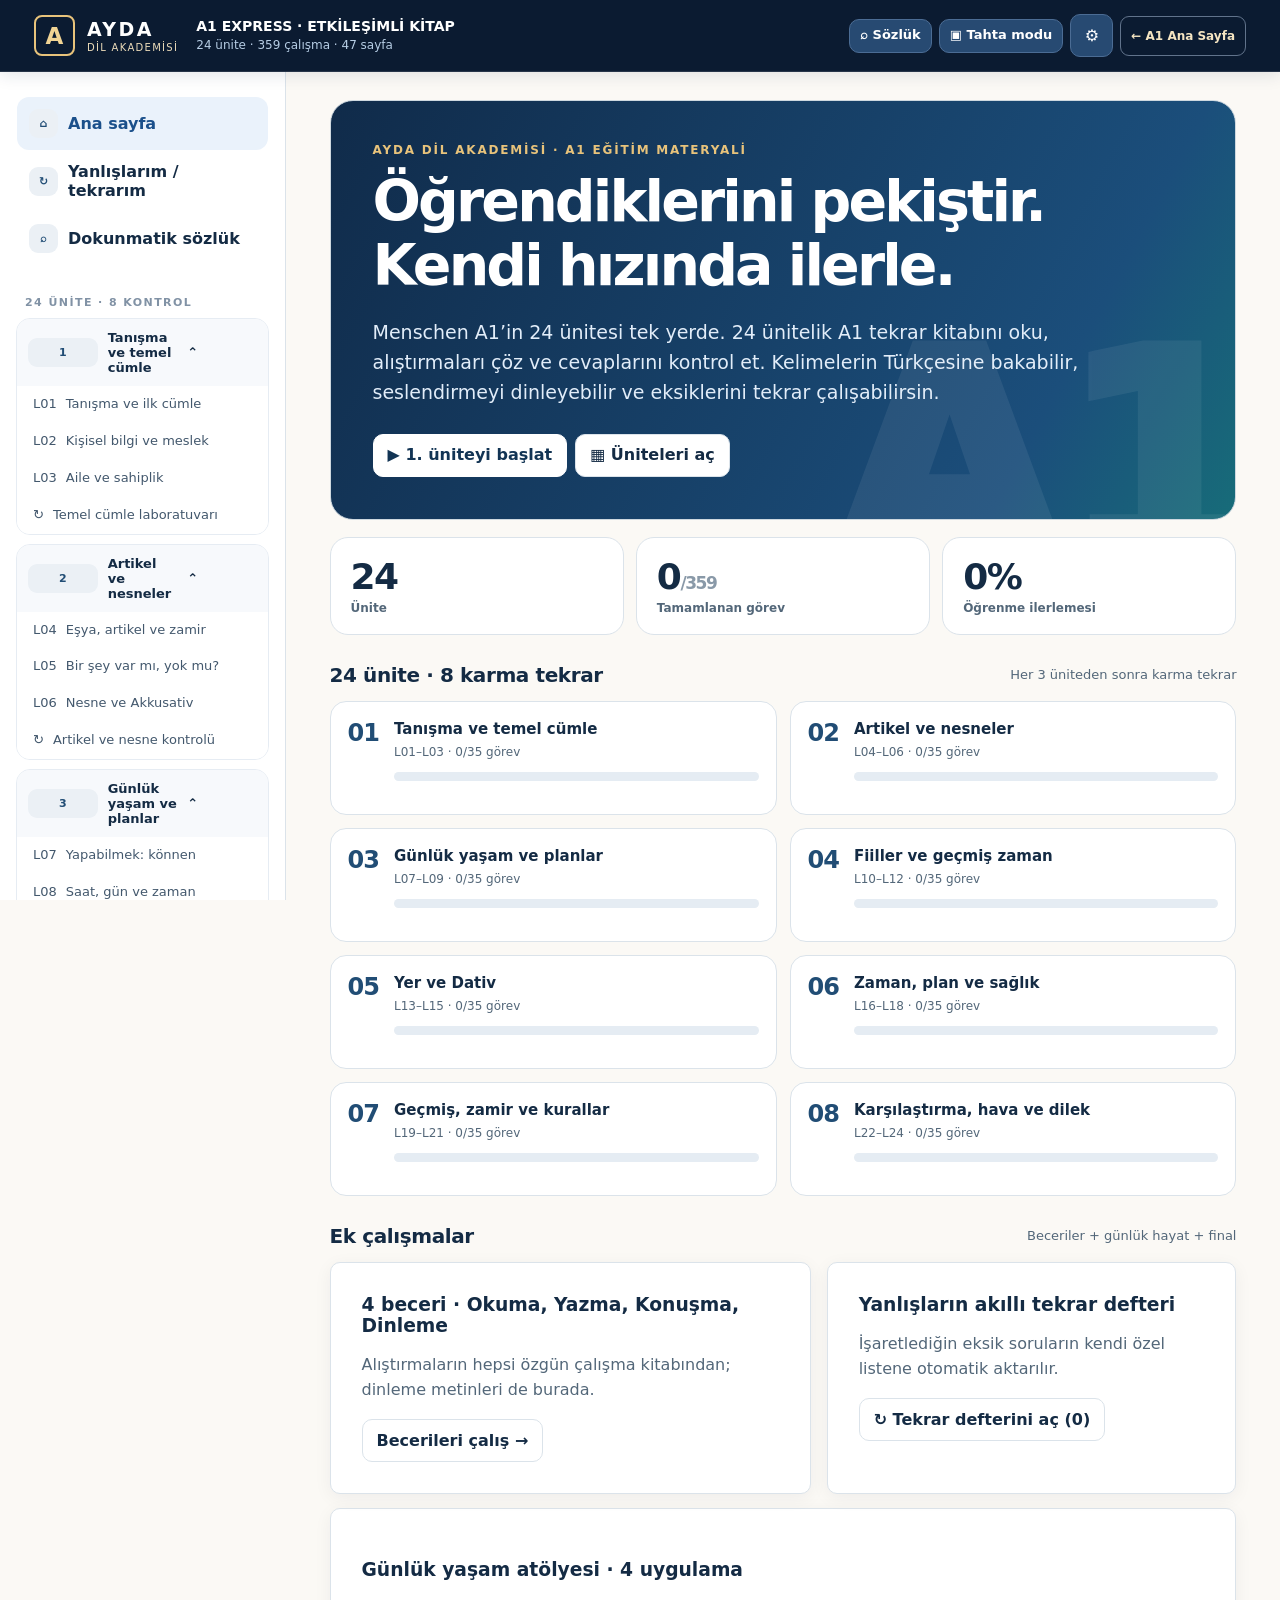
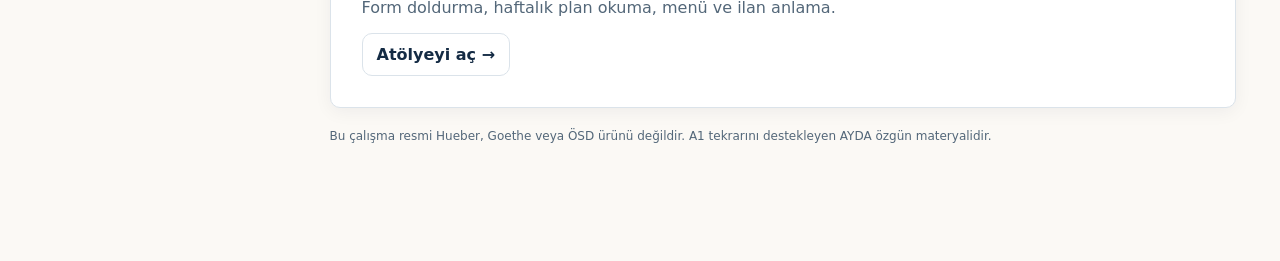
